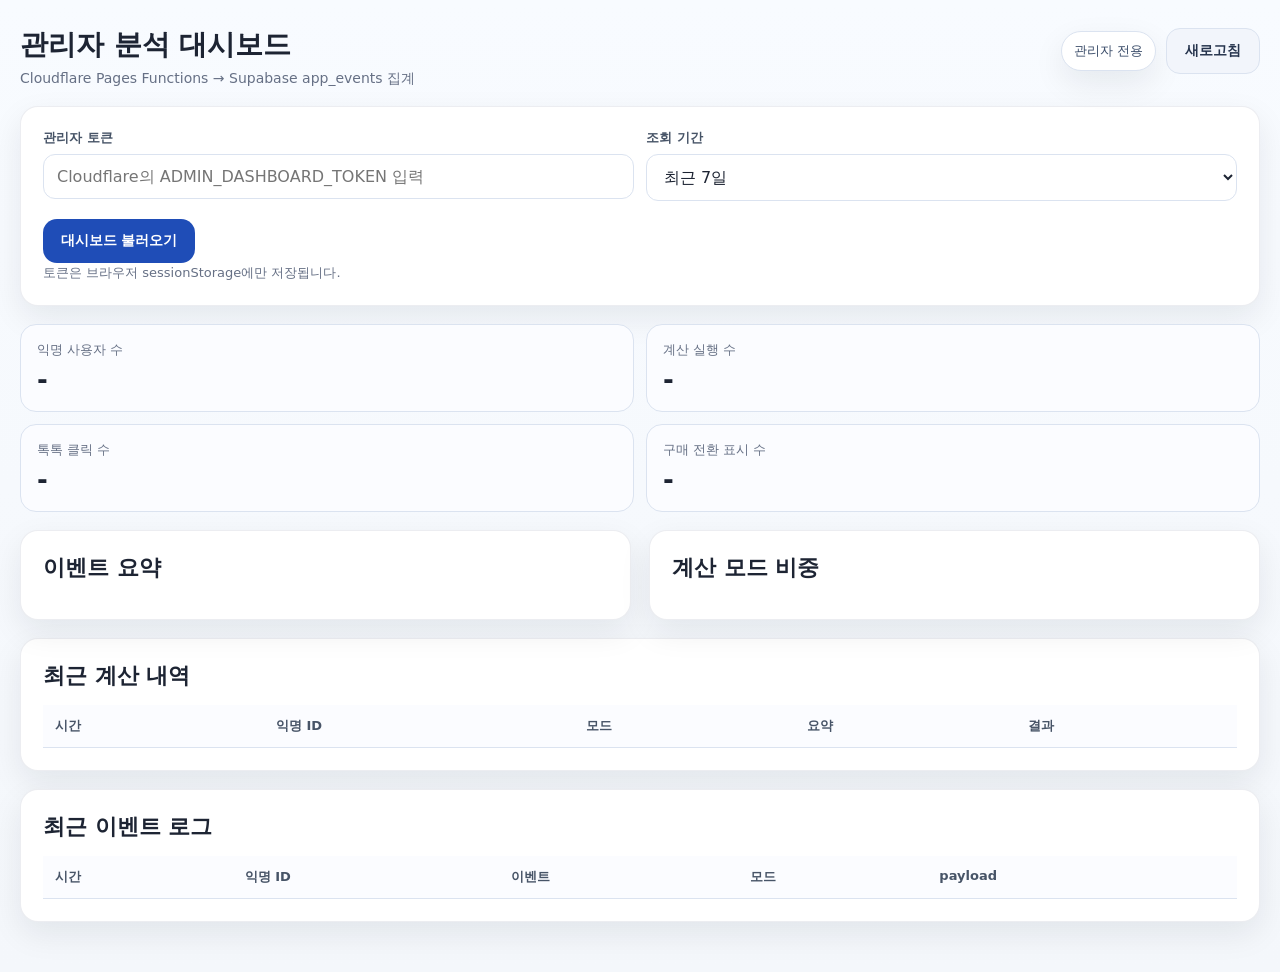
==== admin.html @ bca98873 "Add files via upload" ====
<!doctype html>
<html lang="ko">
<head>
  <meta charset="UTF-8" />
  <meta name="viewport" content="width=device-width, initial-scale=1.0" />
  <title>관리자 분석 대시보드 | 네오우드솔루션</title>
  <link rel="stylesheet" href="./styles.css" />
</head>
<body>
  <div class="container">
    <div class="topbar"><div class="brand"><strong>관리자 분석 대시보드</strong><span>Cloudflare Pages Functions → Supabase app_events 집계</span></div><div class="top-actions"><div class="badge">관리자 전용</div><button class="btn ghost" id="refreshAdminBtn">새로고침</button></div></div>

    <section class="card" style="margin-bottom:18px">
      <div class="form-grid"><div class="form-row"><label>관리자 토큰</label><input id="adminToken" type="password" placeholder="Cloudflare의 ADMIN_DASHBOARD_TOKEN 입력" /></div><div class="form-row"><label>조회 기간</label><select id="daysSelect"><option value="1">최근 1일</option><option value="7" selected>최근 7일</option><option value="30">최근 30일</option></select></div></div>
      <div class="btn-row"><button class="btn primary" id="loadAdminBtn">대시보드 불러오기</button></div>
      <div class="footer-note">토큰은 브라우저 sessionStorage에만 저장됩니다.</div>
    </section>

    <section class="kpis" style="margin-bottom:18px"><div class="kpi"><div class="label">익명 사용자 수</div><div class="value" id="kpiUsers">-</div></div><div class="kpi"><div class="label">계산 실행 수</div><div class="value" id="kpiCalculations">-</div></div><div class="kpi"><div class="label">톡톡 클릭 수</div><div class="value" id="kpiConsults">-</div></div><div class="kpi"><div class="label">구매 전환 표시 수</div><div class="value" id="kpiPurchases">-</div></div></section>

    <section class="grid-2"><div class="card"><h2>이벤트 요약</h2><div id="eventSummary" class="list"></div></div><div class="card"><h2>계산 모드 비중</h2><div id="modeSummary" class="list"></div></div></section>
    <section class="card" style="margin-top:18px"><h2>최근 계산 내역</h2><div class="table-wrap"><table><thead><tr><th>시간</th><th>익명 ID</th><th>모드</th><th>요약</th><th>결과</th></tr></thead><tbody id="recentCalcsBody"></tbody></table></div></section>
    <section class="card" style="margin-top:18px"><h2>최근 이벤트 로그</h2><div class="table-wrap"><table><thead><tr><th>시간</th><th>익명 ID</th><th>이벤트</th><th>모드</th><th>payload</th></tr></thead><tbody id="recentEventsBody"></tbody></table></div></section>
  </div>
  <script src="./admin.js"></script>
</body>
</html>
---- styles.css ----
:root{
  --bg:#f5f7fb;
  --card:#ffffff;
  --text:#1d2433;
  --muted:#667085;
  --line:#dbe3f0;
  --blue:#1f4db7;
  --blue2:#2e66df;
  --soft:#eef4ff;
  --green:#127e4b;
  --warn:#b7791f;
  --danger:#b42318;
  --shadow:0 12px 32px rgba(16,24,40,.08);
  --radius:18px;
}
*{box-sizing:border-box}
body{margin:0;font-family:Inter,"Noto Sans KR",system-ui,Arial,sans-serif;background:linear-gradient(180deg,#f8fbff 0,#f4f7fb 100%);color:var(--text)}
a{text-decoration:none;color:inherit}
.container{max-width:1280px;margin:0 auto;padding:28px 20px 50px}
.topbar{display:flex;justify-content:space-between;gap:16px;align-items:flex-start;margin-bottom:18px}
.brand strong{display:block;font-size:28px;line-height:1.2}
.brand span{display:block;margin-top:8px;color:var(--muted);font-size:14px}
.top-actions{display:flex;gap:10px;align-items:center;flex-wrap:wrap}
.badge{background:#fff;border:1px solid var(--line);padding:10px 12px;border-radius:999px;color:#3a4c69;font-size:13px;box-shadow:var(--shadow)}
.hero{display:grid;grid-template-columns:1.5fr 1fr;gap:18px;margin-bottom:18px}
.hero-card,.card{background:var(--card);border:1px solid rgba(18,36,80,.08);border-radius:var(--radius);box-shadow:var(--shadow)}
.hero-card{padding:26px}
.hero-card h1{margin:0 0 12px;font-size:40px;line-height:1.18;letter-spacing:-0.02em}
.hero-card p{margin:0;color:var(--muted);font-size:15px;line-height:1.7}
.hero-points{display:flex;flex-wrap:wrap;gap:10px;margin-top:18px}
.point{padding:10px 14px;border-radius:999px;background:var(--soft);color:var(--blue);font-weight:700;font-size:13px}
.btn-row{display:flex;gap:10px;flex-wrap:wrap;margin-top:18px}
.btn{border:none;border-radius:14px;padding:13px 18px;font-weight:800;cursor:pointer;font-size:14px;transition:.18s transform,.18s opacity,.18s background}
.btn:hover{transform:translateY(-1px)}
.btn.primary{background:var(--blue);color:#fff}
.btn.secondary{background:#0f172a;color:#fff}
.btn.ghost{background:#f2f5fb;color:#26344d;border:1px solid var(--line)}
.grid-2{display:grid;grid-template-columns:1fr 1fr;gap:18px}
.card{padding:22px}
.card h2{margin:0 0 14px;font-size:22px}
.metric-grid,.kpis{display:grid;grid-template-columns:repeat(2,minmax(0,1fr));gap:12px}
.metric,.kpi{background:#fbfcff;border:1px solid var(--line);border-radius:16px;padding:16px}
.metric .label,.kpi .label{color:var(--muted);font-size:13px;margin-bottom:6px}
.metric .value,.kpi .value{font-size:26px;font-weight:800;letter-spacing:-.02em}
.small,.footer-note,.notice{color:var(--muted);font-size:13px;line-height:1.6}
.code{font-family:ui-monospace,SFMono-Regular,Menlo,Consolas,monospace;font-size:14px}
.form-grid{display:grid;grid-template-columns:repeat(2,minmax(0,1fr));gap:12px}
.form-row{display:flex;flex-direction:column;gap:7px}
label{font-size:13px;color:#475467;font-weight:700}
input,select,textarea{width:100%;padding:12px 13px;border-radius:12px;border:1px solid var(--line);background:#fff;font:inherit;color:inherit}
textarea{min-height:96px;resize:vertical}
.tabs{display:flex;gap:8px;flex-wrap:wrap;margin-bottom:14px}
.tab{border:none;background:#eef3fb;color:#39527c;padding:11px 14px;border-radius:12px;font-weight:800;cursor:pointer}
.tab.active{background:var(--blue);color:#fff}
.mode-pane{display:none}.mode-pane.active{display:block}
.result-stack{display:flex;flex-direction:column;gap:12px}
.result-card{border:1px solid var(--line);border-radius:16px;padding:16px;background:#fbfcff}
.result-card h3{margin:0 0 8px;font-size:17px}
.result-grid{display:grid;grid-template-columns:repeat(2,minmax(0,1fr));gap:10px}
.result-item{background:#fff;border:1px solid var(--line);border-radius:14px;padding:12px}
.result-item .label{display:block;color:var(--muted);font-size:12px;margin-bottom:4px}
.result-item .value{display:block;font-size:22px;font-weight:800}
.table-wrap{overflow:auto}
table{width:100%;border-collapse:collapse;font-size:14px}
th,td{padding:12px;border-bottom:1px solid var(--line);text-align:left;vertical-align:top}
th{font-size:13px;color:#475467;background:#fbfcff}
.list{display:flex;flex-direction:column;gap:10px}
.list-item{border:1px solid var(--line);border-radius:14px;padding:12px;background:#fbfcff}
.sheet-preview-grid{display:grid;grid-template-columns:repeat(auto-fill,minmax(240px,1fr));gap:14px}
.sheet-card{border:1px solid var(--line);border-radius:16px;padding:14px;background:#fbfcff}
.sheet-head{display:flex;justify-content:space-between;gap:10px;align-items:center;margin-bottom:12px}
.sheet-title{font-weight:800}
.canvas{border:1px dashed #bfd0ea;background:#fff;border-radius:12px;position:relative;aspect-ratio:1.1/1;overflow:hidden}
.rect{position:absolute;border:1px solid rgba(0,0,0,.12);display:flex;align-items:center;justify-content:center;text-align:center;font-size:11px;font-weight:800;padding:4px;overflow:hidden}
.footer-brand{margin-top:10px;padding-top:14px;border-top:1px dashed var(--line);display:flex;justify-content:space-between;gap:12px;flex-wrap:wrap}
.copyright{font-size:12px;color:#667085}
.inline-code{font-family:ui-monospace,SFMono-Regular,Menlo,Consolas,monospace;background:#f2f5fb;padding:2px 6px;border-radius:8px}
.notice.ok{color:var(--green)}
.notice.warn{color:var(--warn)}
.notice.err{color:var(--danger)}
.pill{display:inline-block;padding:6px 9px;border-radius:999px;background:#eef3fb;font-size:12px;font-weight:700;color:#304c78}
.cut-row{display:grid;grid-template-columns:1fr 1fr .8fr auto;gap:10px;margin-bottom:10px}
.right{display:flex;justify-content:flex-end}
@media (max-width: 960px){
  .hero,.grid-2{grid-template-columns:1fr}
  .hero-card h1{font-size:30px}
}
@media (max-width: 640px){
  .container{padding:18px 12px 28px}
  .form-grid,.metric-grid,.kpis,.result-grid{grid-template-columns:1fr}
  .cut-row{grid-template-columns:1fr}
  .topbar{flex-direction:column}
}
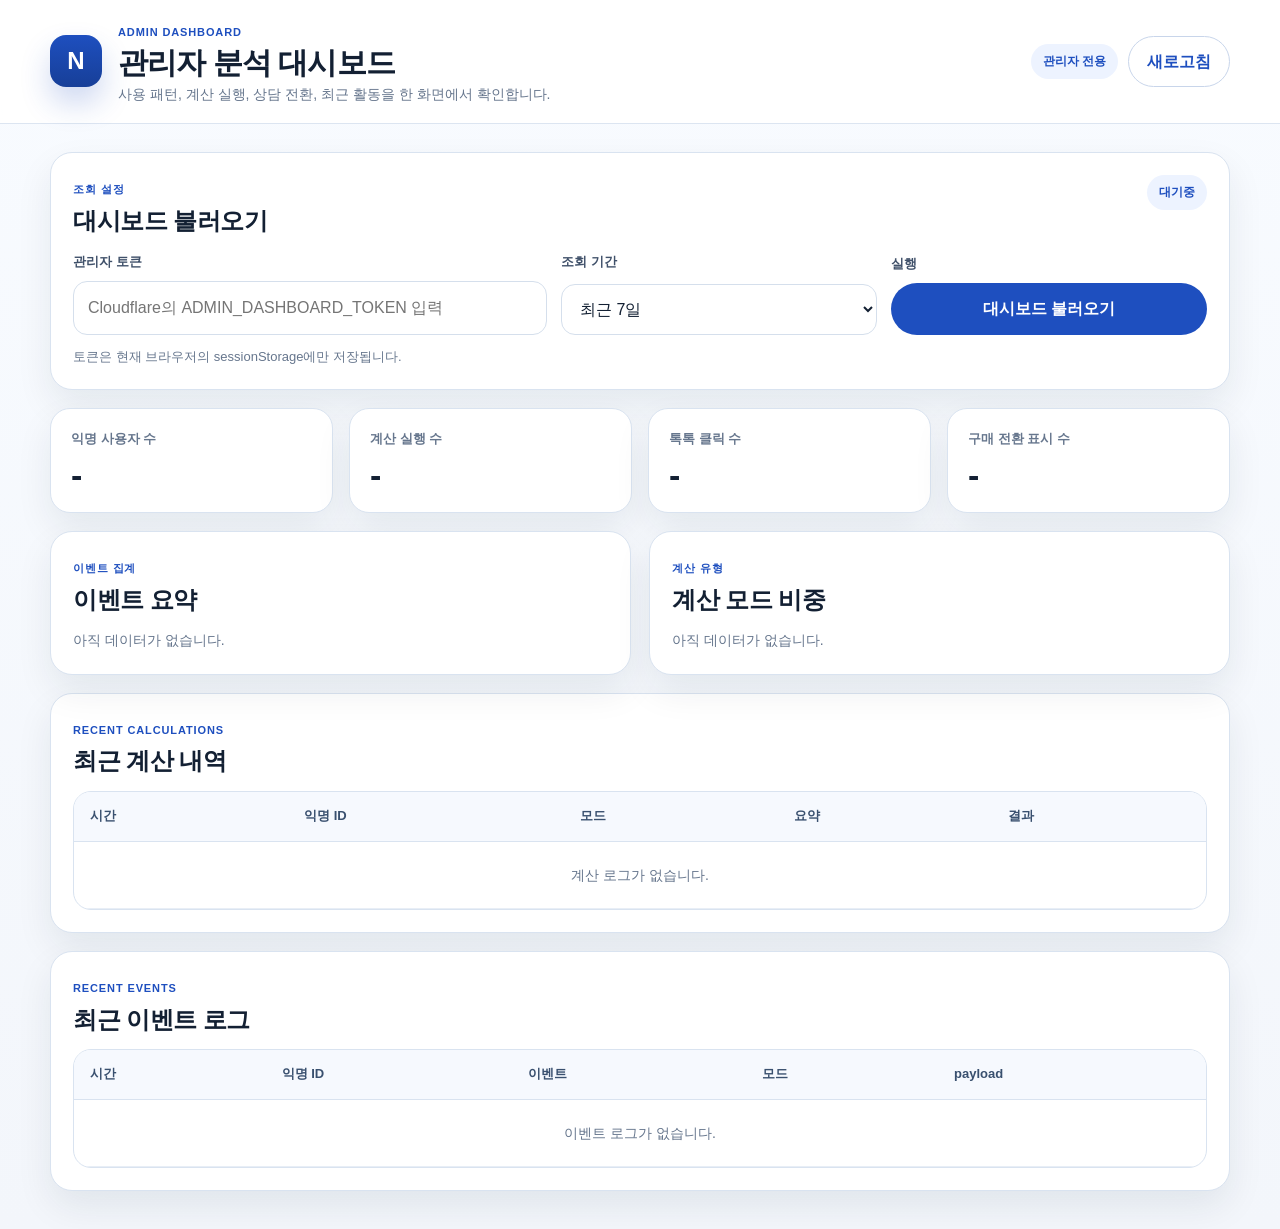
==== commit b4a4e734: "Restore admin dashboard layout" ====
--- a/admin.html
+++ b/admin.html
@@ -4,24 +4,155 @@
   <meta charset="UTF-8" />
   <meta name="viewport" content="width=device-width, initial-scale=1.0" />
   <title>관리자 분석 대시보드 | 네오우드솔루션</title>
-  <link rel="stylesheet" href="./styles.css" />
+  <link rel="stylesheet" href="./admin.css" />
 </head>
 <body>
-  <div class="container">
-    <div class="topbar"><div class="brand"><strong>관리자 분석 대시보드</strong><span>Cloudflare Pages Functions → Supabase app_events 집계</span></div><div class="top-actions"><div class="badge">관리자 전용</div><button class="btn ghost" id="refreshAdminBtn">새로고침</button></div></div>
+  <header class="admin-header">
+    <div class="shell header-inner">
+      <div class="brand-block">
+        <div class="brand-mark">N</div>
+        <div>
+          <div class="eyebrow">ADMIN DASHBOARD</div>
+          <h1>관리자 분석 대시보드</h1>
+          <p>사용 패턴, 계산 실행, 상담 전환, 최근 활동을 한 화면에서 확인합니다.</p>
+        </div>
+      </div>
+      <div class="header-actions">
+        <span class="badge">관리자 전용</span>
+        <button class="btn btn-line" id="refreshAdminBtn" type="button">새로고침</button>
+      </div>
+    </div>
+  </header>
 
-    <section class="card" style="margin-bottom:18px">
-      <div class="form-grid"><div class="form-row"><label>관리자 토큰</label><input id="adminToken" type="password" placeholder="Cloudflare의 ADMIN_DASHBOARD_TOKEN 입력" /></div><div class="form-row"><label>조회 기간</label><select id="daysSelect"><option value="1">최근 1일</option><option value="7" selected>최근 7일</option><option value="30">최근 30일</option></select></div></div>
-      <div class="btn-row"><button class="btn primary" id="loadAdminBtn">대시보드 불러오기</button></div>
-      <div class="footer-note">토큰은 브라우저 sessionStorage에만 저장됩니다.</div>
+  <main class="shell admin-main">
+    <section class="control-card">
+      <div class="control-head">
+        <div>
+          <div class="section-kicker">조회 설정</div>
+          <h2>대시보드 불러오기</h2>
+        </div>
+        <div id="loadState" class="state-badge">대기중</div>
+      </div>
+
+      <div class="control-grid">
+        <label class="field">
+          <span>관리자 토큰</span>
+          <input id="adminToken" type="password" placeholder="Cloudflare의 ADMIN_DASHBOARD_TOKEN 입력" />
+        </label>
+
+        <label class="field">
+          <span>조회 기간</span>
+          <select id="daysSelect">
+            <option value="1">최근 1일</option>
+            <option value="7" selected>최근 7일</option>
+            <option value="30">최근 30일</option>
+          </select>
+        </label>
+
+        <div class="field action-field">
+          <span>실행</span>
+          <button class="btn btn-fill" id="loadAdminBtn" type="button">대시보드 불러오기</button>
+        </div>
+      </div>
+
+      <div class="control-note">토큰은 현재 브라우저의 sessionStorage에만 저장됩니다.</div>
     </section>
 
-    <section class="kpis" style="margin-bottom:18px"><div class="kpi"><div class="label">익명 사용자 수</div><div class="value" id="kpiUsers">-</div></div><div class="kpi"><div class="label">계산 실행 수</div><div class="value" id="kpiCalculations">-</div></div><div class="kpi"><div class="label">톡톡 클릭 수</div><div class="value" id="kpiConsults">-</div></div><div class="kpi"><div class="label">구매 전환 표시 수</div><div class="value" id="kpiPurchases">-</div></div></section>
+    <section class="kpi-grid">
+      <article class="kpi-card">
+        <div class="kpi-label">익명 사용자 수</div>
+        <div class="kpi-value" id="kpiUsers">-</div>
+      </article>
 
-    <section class="grid-2"><div class="card"><h2>이벤트 요약</h2><div id="eventSummary" class="list"></div></div><div class="card"><h2>계산 모드 비중</h2><div id="modeSummary" class="list"></div></div></section>
-    <section class="card" style="margin-top:18px"><h2>최근 계산 내역</h2><div class="table-wrap"><table><thead><tr><th>시간</th><th>익명 ID</th><th>모드</th><th>요약</th><th>결과</th></tr></thead><tbody id="recentCalcsBody"></tbody></table></div></section>
-    <section class="card" style="margin-top:18px"><h2>최근 이벤트 로그</h2><div class="table-wrap"><table><thead><tr><th>시간</th><th>익명 ID</th><th>이벤트</th><th>모드</th><th>payload</th></tr></thead><tbody id="recentEventsBody"></tbody></table></div></section>
-  </div>
+      <article class="kpi-card">
+        <div class="kpi-label">계산 실행 수</div>
+        <div class="kpi-value" id="kpiCalculations">-</div>
+      </article>
+
+      <article class="kpi-card">
+        <div class="kpi-label">톡톡 클릭 수</div>
+        <div class="kpi-value" id="kpiConsults">-</div>
+      </article>
+
+      <article class="kpi-card">
+        <div class="kpi-label">구매 전환 표시 수</div>
+        <div class="kpi-value" id="kpiPurchases">-</div>
+      </article>
+    </section>
+
+    <section class="dual-grid">
+      <article class="panel-card">
+        <div class="panel-head">
+          <div>
+            <div class="section-kicker">이벤트 집계</div>
+            <h2>이벤트 요약</h2>
+          </div>
+        </div>
+        <div id="eventSummary" class="summary-grid empty-state">아직 데이터가 없습니다.</div>
+      </article>
+
+      <article class="panel-card">
+        <div class="panel-head">
+          <div>
+            <div class="section-kicker">계산 유형</div>
+            <h2>계산 모드 비중</h2>
+          </div>
+        </div>
+        <div id="modeSummary" class="summary-grid empty-state">아직 데이터가 없습니다.</div>
+      </article>
+    </section>
+
+    <section class="table-card">
+      <div class="panel-head">
+        <div>
+          <div class="section-kicker">RECENT CALCULATIONS</div>
+          <h2>최근 계산 내역</h2>
+        </div>
+      </div>
+      <div class="table-wrap">
+        <table>
+          <thead>
+            <tr>
+              <th>시간</th>
+              <th>익명 ID</th>
+              <th>모드</th>
+              <th>요약</th>
+              <th>결과</th>
+            </tr>
+          </thead>
+          <tbody id="recentCalcsBody">
+            <tr><td colspan="5" class="empty-row">계산 로그가 없습니다.</td></tr>
+          </tbody>
+        </table>
+      </div>
+    </section>
+
+    <section class="table-card">
+      <div class="panel-head">
+        <div>
+          <div class="section-kicker">RECENT EVENTS</div>
+          <h2>최근 이벤트 로그</h2>
+        </div>
+      </div>
+      <div class="table-wrap">
+        <table>
+          <thead>
+            <tr>
+              <th>시간</th>
+              <th>익명 ID</th>
+              <th>이벤트</th>
+              <th>모드</th>
+              <th>payload</th>
+            </tr>
+          </thead>
+          <tbody id="recentEventsBody">
+            <tr><td colspan="5" class="empty-row">이벤트 로그가 없습니다.</td></tr>
+          </tbody>
+        </table>
+      </div>
+    </section>
+  </main>
+
   <script src="./admin.js"></script>
 </body>
 </html>
--- a/admin.css
+++ b/admin.css
@@ -0,0 +1,207 @@
+
+:root{
+  --bg:#f4f7fb;
+  --surface:#ffffff;
+  --surface-2:#f8fbff;
+  --line:#d9e3f0;
+  --text:#132033;
+  --muted:#66768d;
+  --primary:#1e4fbf;
+  --primary-dark:#173f98;
+  --shadow:0 16px 36px rgba(19,32,51,.08);
+  --radius:22px;
+  --shell:1180px;
+}
+*{box-sizing:border-box}
+body{
+  margin:0;
+  background:linear-gradient(180deg,#f8fbff 0%,#f3f6fb 100%);
+  color:var(--text);
+  font-family:"Segoe UI","Noto Sans KR",Arial,sans-serif;
+  line-height:1.6;
+}
+button,input,select{font:inherit}
+.shell{width:min(var(--shell), calc(100% - 36px));margin:0 auto}
+
+.admin-header{
+  position:sticky;top:0;z-index:20;
+  background:rgba(255,255,255,.9);
+  backdrop-filter:blur(10px);
+  border-bottom:1px solid rgba(217,227,240,.9);
+}
+.header-inner{
+  display:flex;align-items:center;justify-content:space-between;gap:20px;
+  padding:18px 0;
+}
+.brand-block{display:flex;align-items:center;gap:16px}
+.brand-mark{
+  width:52px;height:52px;border-radius:16px;
+  display:grid;place-items:center;
+  background:linear-gradient(180deg,var(--primary),var(--primary-dark));
+  color:#fff;font-weight:800;font-size:24px;
+  box-shadow:0 16px 30px rgba(30,79,191,.22);
+}
+.eyebrow,.section-kicker{
+  display:inline-flex;
+  font-size:11px;font-weight:800;letter-spacing:.08em;text-transform:uppercase;
+  color:var(--primary);
+}
+.brand-block h1{
+  margin:2px 0 4px;
+  font-size:30px;line-height:1.1;letter-spacing:-.03em;
+}
+.brand-block p{
+  margin:0;color:var(--muted);font-size:14px;
+}
+.header-actions{display:flex;gap:10px;align-items:center;flex-wrap:wrap}
+
+.badge,.state-badge{
+  display:inline-flex;align-items:center;justify-content:center;
+  padding:8px 12px;border-radius:999px;
+  background:#edf3ff;color:var(--primary);
+  font-size:12px;font-weight:800;
+}
+.state-badge.loading{background:#fff4da;color:#8a6500}
+.state-badge.done{background:#e9f8ef;color:#0d7b39}
+.state-badge.error{background:#ffe8e8;color:#b42318}
+
+.btn{
+  display:inline-flex;align-items:center;justify-content:center;
+  padding:12px 18px;border-radius:999px;
+  border:1px solid transparent;font-weight:700;cursor:pointer;
+  transition:.15s ease;
+}
+.btn:hover{transform:translateY(-1px)}
+.btn-fill{background:var(--primary);color:#fff}
+.btn-fill:hover{background:var(--primary-dark)}
+.btn-line{background:#fff;color:var(--primary);border-color:#c8d5ea}
+
+.admin-main{padding:28px 0 38px}
+.control-card,.panel-card,.table-card{
+  background:var(--surface);
+  border:1px solid var(--line);
+  border-radius:var(--radius);
+  box-shadow:var(--shadow);
+}
+.control-card{padding:22px}
+.control-head,.panel-head{
+  display:flex;justify-content:space-between;gap:16px;align-items:flex-start;
+}
+.control-head h2,.panel-head h2{
+  margin:6px 0 0;
+  font-size:24px;line-height:1.15;letter-spacing:-.02em;
+}
+.control-grid{
+  display:grid;
+  grid-template-columns:1.2fr .8fr .8fr;
+  gap:14px;
+  margin-top:18px;
+}
+.field{display:grid;gap:8px}
+.field span{font-size:13px;font-weight:700;color:#40516a}
+.field input,.field select{
+  width:100%;padding:13px 14px;border-radius:14px;
+  border:1px solid #d5dfec;background:#fff;color:var(--text);
+}
+.action-field{align-content:end}
+.control-note{margin-top:12px;color:var(--muted);font-size:13px}
+
+.kpi-grid{
+  display:grid;grid-template-columns:repeat(4,1fr);
+  gap:16px;margin-top:18px;
+}
+.kpi-card{
+  background:var(--surface);
+  border:1px solid var(--line);
+  border-radius:20px;
+  box-shadow:var(--shadow);
+  padding:20px;
+}
+.kpi-label{font-size:13px;color:var(--muted);font-weight:700}
+.kpi-value{
+  margin-top:8px;
+  font-size:34px;font-weight:800;line-height:1;
+  letter-spacing:-.03em;
+}
+
+.dual-grid{
+  display:grid;grid-template-columns:1fr 1fr;
+  gap:18px;margin-top:18px;
+}
+.panel-card{padding:22px}
+.summary-grid{
+  display:grid;grid-template-columns:repeat(2,1fr);
+  gap:12px;margin-top:16px;
+}
+.summary-item{
+  background:var(--surface-2);
+  border:1px solid var(--line);
+  border-radius:16px;
+  padding:14px;
+}
+.summary-item strong{display:block;font-size:16px}
+.summary-item span{display:block;color:var(--muted);font-size:13px;margin-top:4px}
+.empty-state{
+  color:var(--muted);
+  font-size:14px;
+}
+
+.table-card{
+  margin-top:18px;
+  padding:22px;
+}
+.table-wrap{
+  margin-top:16px;
+  overflow:auto;
+  border:1px solid var(--line);
+  border-radius:18px;
+  background:#fff;
+}
+table{
+  width:100%;
+  border-collapse:collapse;
+  min-width:860px;
+}
+thead th{
+  position:sticky;top:0;
+  background:#f6f9fe;
+  color:#39506f;
+  font-size:13px;
+  text-align:left;
+  padding:14px 16px;
+  border-bottom:1px solid var(--line);
+}
+tbody td{
+  padding:14px 16px;
+  border-bottom:1px solid #e8eef6;
+  vertical-align:top;
+  font-size:14px;
+}
+tbody tr:hover td{background:#fbfdff}
+.empty-row{
+  text-align:center;
+  color:var(--muted);
+  padding:22px 16px;
+}
+.code-block{
+  white-space:pre-wrap;
+  word-break:break-word;
+  font-family:ui-monospace,SFMono-Regular,Menlo,Consolas,monospace;
+  font-size:12px;
+  color:#4b5e7b;
+}
+
+@media (max-width:1060px){
+  .control-grid,.kpi-grid,.dual-grid,.summary-grid{
+    grid-template-columns:1fr 1fr;
+  }
+}
+@media (max-width:760px){
+  .shell{width:min(var(--shell), calc(100% - 24px))}
+  .header-inner,.brand-block{align-items:flex-start}
+  .header-inner{flex-direction:column}
+  .control-grid,.kpi-grid,.dual-grid,.summary-grid{
+    grid-template-columns:1fr;
+  }
+  .brand-block h1{font-size:24px}
+}
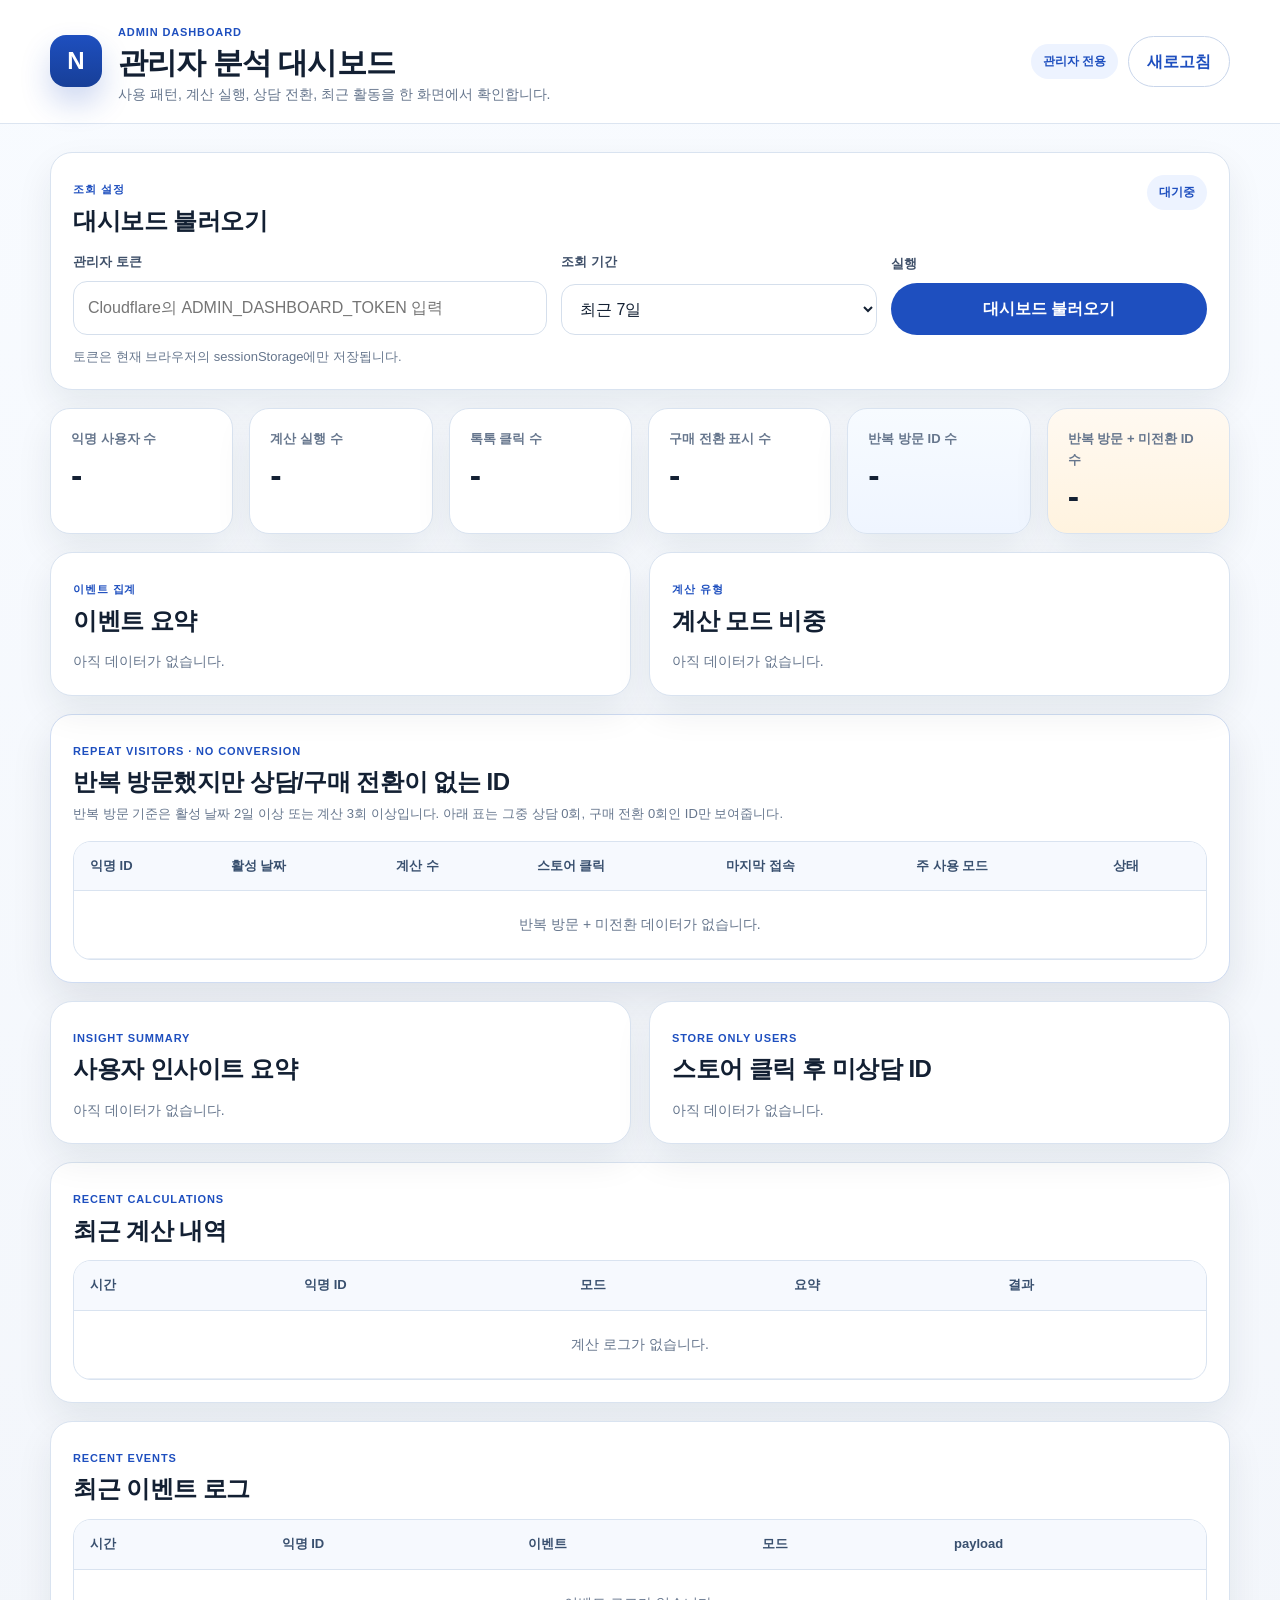
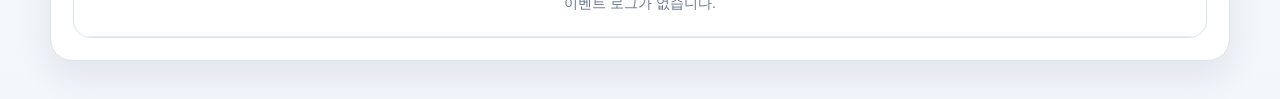
==== commit 1c419302: "Add repeat visitor no-conversion insights" ====
--- a/admin.html
+++ b/admin.html
@@ -58,7 +58,7 @@
       <div class="control-note">토큰은 현재 브라우저의 sessionStorage에만 저장됩니다.</div>
     </section>
 
-    <section class="kpi-grid">
+    <section class="kpi-grid kpi-grid-extended">
       <article class="kpi-card">
         <div class="kpi-label">익명 사용자 수</div>
         <div class="kpi-value" id="kpiUsers">-</div>
@@ -78,6 +78,16 @@
         <div class="kpi-label">구매 전환 표시 수</div>
         <div class="kpi-value" id="kpiPurchases">-</div>
       </article>
+
+      <article class="kpi-card accent-card">
+        <div class="kpi-label">반복 방문 ID 수</div>
+        <div class="kpi-value" id="kpiRepeatVisitors">-</div>
+      </article>
+
+      <article class="kpi-card accent-card warm-card">
+        <div class="kpi-label">반복 방문 + 미전환 ID 수</div>
+        <div class="kpi-value" id="kpiRepeatNoConversion">-</div>
+      </article>
     </section>
 
     <section class="dual-grid">
@@ -99,6 +109,56 @@
           </div>
         </div>
         <div id="modeSummary" class="summary-grid empty-state">아직 데이터가 없습니다.</div>
+      </article>
+    </section>
+
+    <section class="table-card highlight-card">
+      <div class="panel-head">
+        <div>
+          <div class="section-kicker">REPEAT VISITORS · NO CONVERSION</div>
+          <h2>반복 방문했지만 상담/구매 전환이 없는 ID</h2>
+          <p class="panel-desc">반복 방문 기준은 활성 날짜 2일 이상 또는 계산 3회 이상입니다. 아래 표는 그중 상담 0회, 구매 전환 0회인 ID만 보여줍니다.</p>
+        </div>
+      </div>
+      <div class="table-wrap">
+        <table>
+          <thead>
+            <tr>
+              <th>익명 ID</th>
+              <th>활성 날짜</th>
+              <th>계산 수</th>
+              <th>스토어 클릭</th>
+              <th>마지막 접속</th>
+              <th>주 사용 모드</th>
+              <th>상태</th>
+            </tr>
+          </thead>
+          <tbody id="repeatNoConversionBody">
+            <tr><td colspan="7" class="empty-row">반복 방문 + 미전환 데이터가 없습니다.</td></tr>
+          </tbody>
+        </table>
+      </div>
+    </section>
+
+    <section class="dual-grid">
+      <article class="panel-card">
+        <div class="panel-head">
+          <div>
+            <div class="section-kicker">INSIGHT SUMMARY</div>
+            <h2>사용자 인사이트 요약</h2>
+          </div>
+        </div>
+        <div id="insightSummary" class="summary-grid empty-state">아직 데이터가 없습니다.</div>
+      </article>
+
+      <article class="panel-card">
+        <div class="panel-head">
+          <div>
+            <div class="section-kicker">STORE ONLY USERS</div>
+            <h2>스토어 클릭 후 미상담 ID</h2>
+          </div>
+        </div>
+        <div id="storeOnlySummary" class="summary-grid empty-state">아직 데이터가 없습니다.</div>
       </article>
     </section>
 
--- a/admin.css
+++ b/admin.css
@@ -205,3 +205,20 @@
   }
   .brand-block h1{font-size:24px}
 }
+
+.panel-desc{margin:8px 0 0;color:var(--muted);font-size:13px;line-height:1.6}
+.kpi-grid-extended{grid-template-columns:repeat(6,1fr)}
+.accent-card{background:linear-gradient(180deg,#f7fbff 0%,#eff5ff 100%)}
+.warm-card{background:linear-gradient(180deg,#fff9f1 0%,#fff3df 100%)}
+.highlight-card{border-color:#cfdcf2;box-shadow:0 18px 40px rgba(19,32,51,.10)}
+.status-chip{display:inline-flex;align-items:center;justify-content:center;padding:7px 10px;border-radius:999px;font-size:12px;font-weight:800}
+.status-chip.warn{background:#fff0d5;color:#8a5a00}
+.status-chip.info{background:#edf3ff;color:#1e4fbf}
+.status-chip.soft{background:#eef1f6;color:#536174}
+.small-code{font-family:ui-monospace,SFMono-Regular,Menlo,Consolas,monospace;font-size:12px;color:#40516a}
+@media (max-width:1060px){
+  .kpi-grid-extended{grid-template-columns:1fr 1fr 1fr}
+}
+@media (max-width:760px){
+  .kpi-grid-extended{grid-template-columns:1fr}
+}
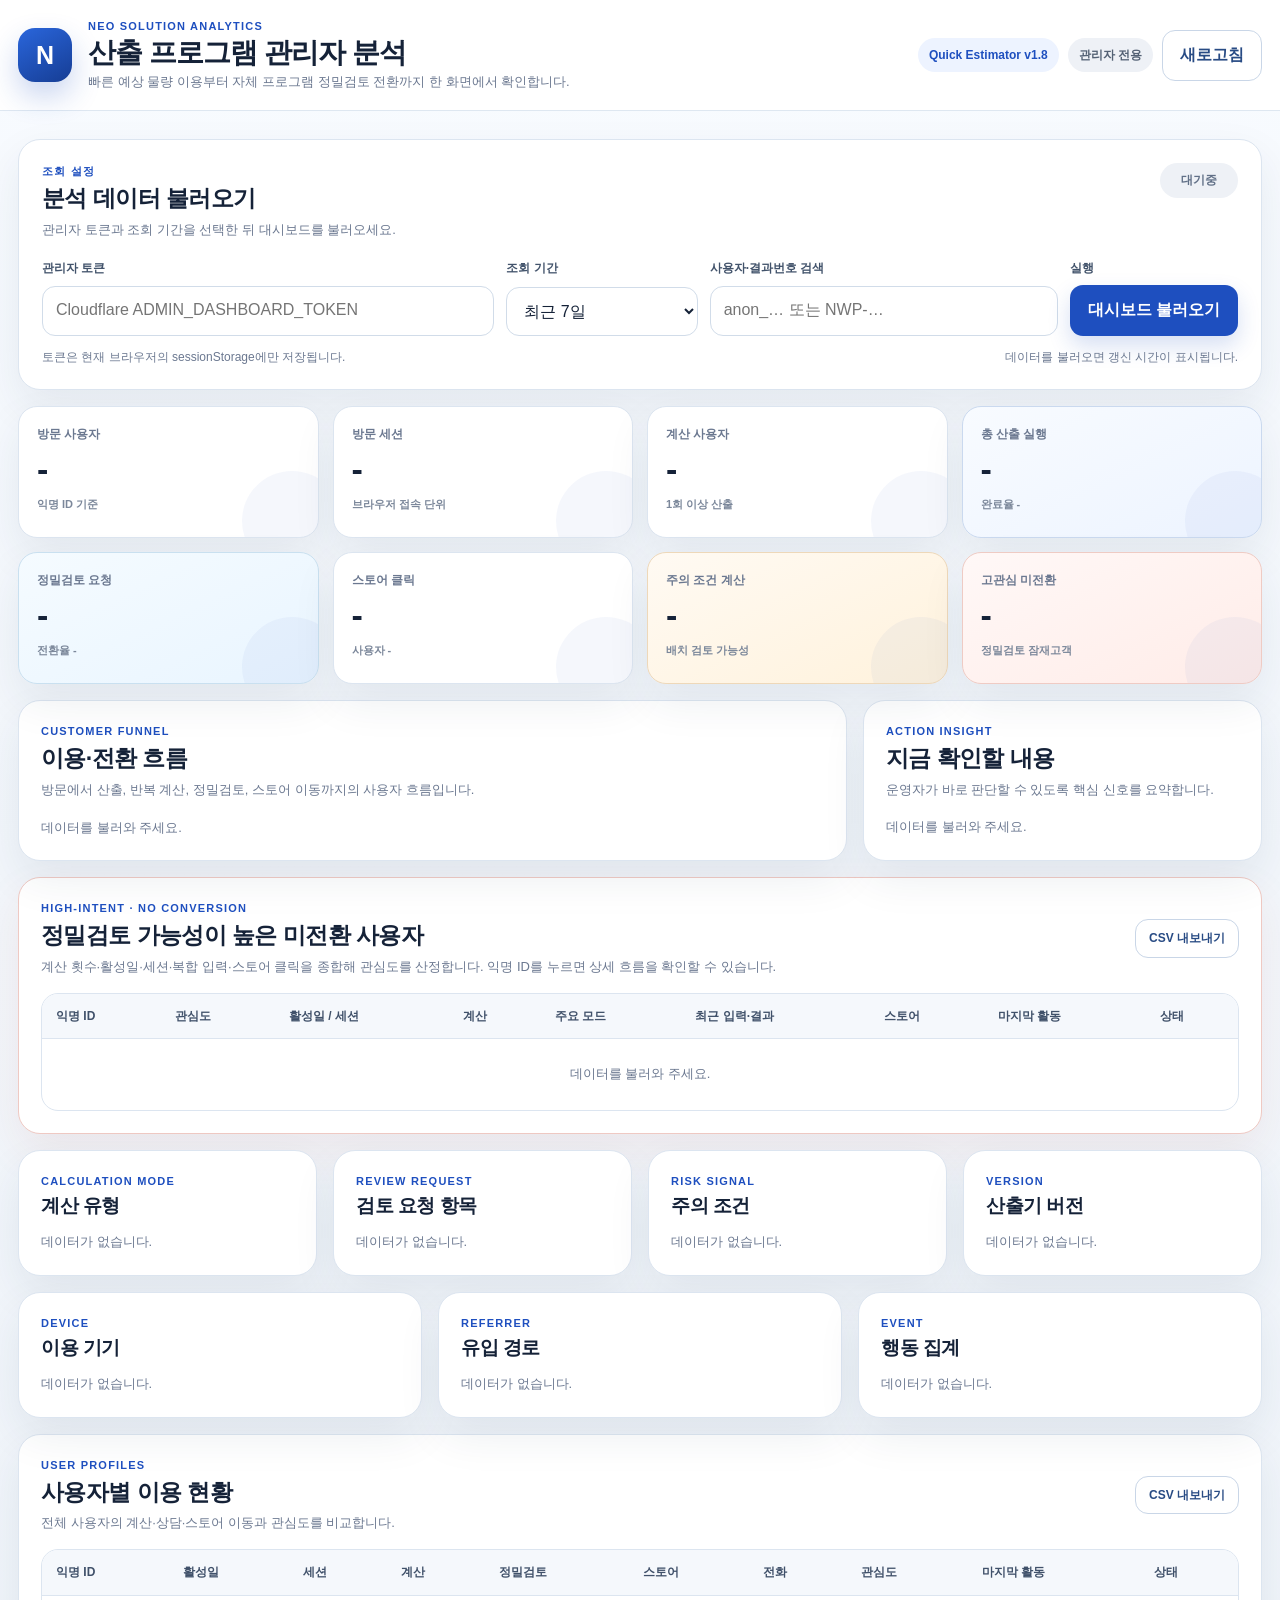
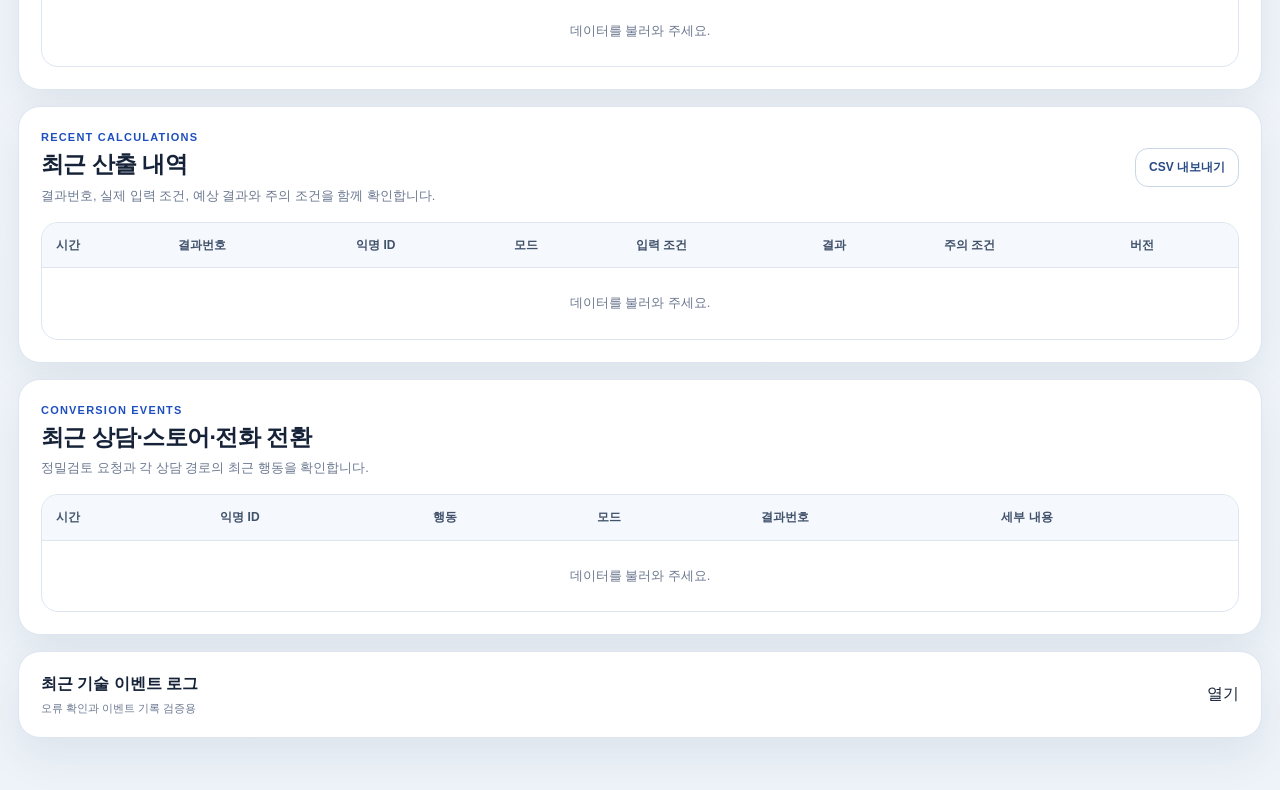
==== commit 2d01b9c2: "Add files via upload" ====
--- a/admin.html
+++ b/admin.html
@@ -3,6 +3,7 @@
 <head>
   <meta charset="UTF-8" />
   <meta name="viewport" content="width=device-width, initial-scale=1.0" />
+  <meta name="robots" content="noindex,nofollow" />
   <title>관리자 분석 대시보드 | 네오우드솔루션</title>
   <link rel="stylesheet" href="./admin.css" />
 </head>
@@ -12,13 +13,14 @@
       <div class="brand-block">
         <div class="brand-mark">N</div>
         <div>
-          <div class="eyebrow">ADMIN DASHBOARD</div>
-          <h1>관리자 분석 대시보드</h1>
-          <p>사용 패턴, 계산 실행, 상담 전환, 최근 활동을 한 화면에서 확인합니다.</p>
+          <div class="eyebrow">NEO SOLUTION ANALYTICS</div>
+          <h1>산출 프로그램 관리자 분석</h1>
+          <p>빠른 예상 물량 이용부터 자체 프로그램 정밀검토 전환까지 한 화면에서 확인합니다.</p>
         </div>
       </div>
       <div class="header-actions">
-        <span class="badge">관리자 전용</span>
+        <span class="badge">Quick Estimator v1.8</span>
+        <span class="badge badge-private">관리자 전용</span>
         <button class="btn btn-line" id="refreshAdminBtn" type="button">새로고침</button>
       </div>
     </div>
@@ -29,15 +31,16 @@
       <div class="control-head">
         <div>
           <div class="section-kicker">조회 설정</div>
-          <h2>대시보드 불러오기</h2>
+          <h2>분석 데이터 불러오기</h2>
+          <p>관리자 토큰과 조회 기간을 선택한 뒤 대시보드를 불러오세요.</p>
         </div>
         <div id="loadState" class="state-badge">대기중</div>
       </div>
 
       <div class="control-grid">
-        <label class="field">
+        <label class="field token-field">
           <span>관리자 토큰</span>
-          <input id="adminToken" type="password" placeholder="Cloudflare의 ADMIN_DASHBOARD_TOKEN 입력" />
+          <input id="adminToken" type="password" autocomplete="current-password" placeholder="Cloudflare ADMIN_DASHBOARD_TOKEN" />
         </label>
 
         <label class="field">
@@ -46,7 +49,13 @@
             <option value="1">최근 1일</option>
             <option value="7" selected>최근 7일</option>
             <option value="30">최근 30일</option>
+            <option value="90">최근 90일</option>
           </select>
+        </label>
+
+        <label class="field search-field">
+          <span>사용자·결과번호 검색</span>
+          <input id="dashboardSearch" type="search" placeholder="anon_… 또는 NWP-…" />
         </label>
 
         <div class="field action-field">
@@ -55,118 +64,226 @@
         </div>
       </div>
 
-      <div class="control-note">토큰은 현재 브라우저의 sessionStorage에만 저장됩니다.</div>
-    </section>
-
-    <section class="kpi-grid kpi-grid-extended">
+      <div class="control-foot">
+        <div class="control-note">토큰은 현재 브라우저의 sessionStorage에만 저장됩니다.</div>
+        <div id="dataFreshness" class="data-freshness">데이터를 불러오면 갱신 시간이 표시됩니다.</div>
+      </div>
+    </section>
+
+    <section class="kpi-grid" aria-label="핵심 지표">
       <article class="kpi-card">
-        <div class="kpi-label">익명 사용자 수</div>
+        <div class="kpi-label">방문 사용자</div>
         <div class="kpi-value" id="kpiUsers">-</div>
-      </article>
-
+        <div class="kpi-foot">익명 ID 기준</div>
+      </article>
       <article class="kpi-card">
-        <div class="kpi-label">계산 실행 수</div>
+        <div class="kpi-label">방문 세션</div>
+        <div class="kpi-value" id="kpiSessions">-</div>
+        <div class="kpi-foot">브라우저 접속 단위</div>
+      </article>
+      <article class="kpi-card">
+        <div class="kpi-label">계산 사용자</div>
+        <div class="kpi-value" id="kpiCalculationUsers">-</div>
+        <div class="kpi-foot">1회 이상 산출</div>
+      </article>
+      <article class="kpi-card accent-card">
+        <div class="kpi-label">총 산출 실행</div>
         <div class="kpi-value" id="kpiCalculations">-</div>
-      </article>
-
+        <div class="kpi-foot" id="kpiAnalysisCompletion">완료율 -</div>
+      </article>
+      <article class="kpi-card review-card-kpi">
+        <div class="kpi-label">정밀검토 요청</div>
+        <div class="kpi-value" id="kpiPrecisionReviews">-</div>
+        <div class="kpi-foot" id="kpiReviewRate">전환율 -</div>
+      </article>
       <article class="kpi-card">
-        <div class="kpi-label">톡톡 클릭 수</div>
-        <div class="kpi-value" id="kpiConsults">-</div>
-      </article>
-
-      <article class="kpi-card">
-        <div class="kpi-label">구매 전환 표시 수</div>
-        <div class="kpi-value" id="kpiPurchases">-</div>
-      </article>
-
-      <article class="kpi-card accent-card">
-        <div class="kpi-label">반복 방문 ID 수</div>
-        <div class="kpi-value" id="kpiRepeatVisitors">-</div>
-      </article>
-
-      <article class="kpi-card accent-card warm-card">
-        <div class="kpi-label">반복 방문 + 미전환 ID 수</div>
-        <div class="kpi-value" id="kpiRepeatNoConversion">-</div>
-      </article>
-    </section>
-
-    <section class="dual-grid">
-      <article class="panel-card">
+        <div class="kpi-label">스토어 클릭</div>
+        <div class="kpi-value" id="kpiStoreClicks">-</div>
+        <div class="kpi-foot" id="kpiStoreUsers">사용자 -</div>
+      </article>
+      <article class="kpi-card warm-card">
+        <div class="kpi-label">주의 조건 계산</div>
+        <div class="kpi-value" id="kpiComplexCalculations">-</div>
+        <div class="kpi-foot">배치 검토 가능성</div>
+      </article>
+      <article class="kpi-card danger-card">
+        <div class="kpi-label">고관심 미전환</div>
+        <div class="kpi-value" id="kpiHighIntent">-</div>
+        <div class="kpi-foot">정밀검토 잠재고객</div>
+      </article>
+    </section>
+
+    <section class="analytics-grid analytics-grid-main">
+      <article class="panel-card funnel-card">
         <div class="panel-head">
           <div>
-            <div class="section-kicker">이벤트 집계</div>
-            <h2>이벤트 요약</h2>
+            <div class="section-kicker">CUSTOMER FUNNEL</div>
+            <h2>이용·전환 흐름</h2>
+            <p class="panel-desc">방문에서 산출, 반복 계산, 정밀검토, 스토어 이동까지의 사용자 흐름입니다.</p>
           </div>
         </div>
-        <div id="eventSummary" class="summary-grid empty-state">아직 데이터가 없습니다.</div>
-      </article>
-
-      <article class="panel-card">
+        <div id="funnelChart" class="funnel-list empty-state">데이터를 불러와 주세요.</div>
+      </article>
+
+      <article class="panel-card insight-card">
         <div class="panel-head">
           <div>
-            <div class="section-kicker">계산 유형</div>
-            <h2>계산 모드 비중</h2>
+            <div class="section-kicker">ACTION INSIGHT</div>
+            <h2>지금 확인할 내용</h2>
+            <p class="panel-desc">운영자가 바로 판단할 수 있도록 핵심 신호를 요약합니다.</p>
           </div>
         </div>
-        <div id="modeSummary" class="summary-grid empty-state">아직 데이터가 없습니다.</div>
-      </article>
-    </section>
-
-    <section class="table-card highlight-card">
-      <div class="panel-head">
-        <div>
-          <div class="section-kicker">REPEAT VISITORS · NO CONVERSION</div>
-          <h2>반복 방문했지만 상담/구매 전환이 없는 ID</h2>
-          <p class="panel-desc">반복 방문 기준은 활성 날짜 2일 이상 또는 계산 3회 이상입니다. 아래 표는 그중 상담 0회, 구매 전환 0회인 ID만 보여줍니다.</p>
-        </div>
-      </div>
-      <div class="table-wrap">
-        <table>
-          <thead>
-            <tr>
-              <th>익명 ID</th>
-              <th>활성 날짜</th>
-              <th>계산 수</th>
-              <th>스토어 클릭</th>
-              <th>마지막 접속</th>
-              <th>주 사용 모드</th>
+        <div id="insightMessages" class="insight-list empty-state">데이터를 불러와 주세요.</div>
+      </article>
+    </section>
+
+    <section class="table-card priority-card">
+      <div class="panel-head table-title-row">
+        <div>
+          <div class="section-kicker">HIGH-INTENT · NO CONVERSION</div>
+          <h2>정밀검토 가능성이 높은 미전환 사용자</h2>
+          <p class="panel-desc">계산 횟수·활성일·세션·복합 입력·스토어 클릭을 종합해 관심도를 산정합니다. 익명 ID를 누르면 상세 흐름을 확인할 수 있습니다.</p>
+        </div>
+        <button class="btn btn-line btn-small" id="exportHighIntentBtn" type="button">CSV 내보내기</button>
+      </div>
+      <div class="table-wrap">
+        <table>
+          <thead>
+            <tr>
+              <th>익명 ID</th>
+              <th>관심도</th>
+              <th>활성일 / 세션</th>
+              <th>계산</th>
+              <th>주요 모드</th>
+              <th>최근 입력·결과</th>
+              <th>스토어</th>
+              <th>마지막 활동</th>
               <th>상태</th>
             </tr>
           </thead>
-          <tbody id="repeatNoConversionBody">
-            <tr><td colspan="7" class="empty-row">반복 방문 + 미전환 데이터가 없습니다.</td></tr>
-          </tbody>
-        </table>
-      </div>
-    </section>
-
-    <section class="dual-grid">
-      <article class="panel-card">
-        <div class="panel-head">
-          <div>
-            <div class="section-kicker">INSIGHT SUMMARY</div>
-            <h2>사용자 인사이트 요약</h2>
-          </div>
-        </div>
-        <div id="insightSummary" class="summary-grid empty-state">아직 데이터가 없습니다.</div>
-      </article>
-
-      <article class="panel-card">
-        <div class="panel-head">
-          <div>
-            <div class="section-kicker">STORE ONLY USERS</div>
-            <h2>스토어 클릭 후 미상담 ID</h2>
-          </div>
-        </div>
-        <div id="storeOnlySummary" class="summary-grid empty-state">아직 데이터가 없습니다.</div>
-      </article>
+          <tbody id="highIntentBody">
+            <tr><td colspan="9" class="empty-row">데이터를 불러와 주세요.</td></tr>
+          </tbody>
+        </table>
+      </div>
+    </section>
+
+    <section class="summary-grid-4">
+      <article class="panel-card">
+        <div class="panel-head compact-head">
+          <div><div class="section-kicker">CALCULATION MODE</div><h2>계산 유형</h2></div>
+        </div>
+        <div id="modeSummary" class="metric-list empty-state">데이터가 없습니다.</div>
+      </article>
+      <article class="panel-card">
+        <div class="panel-head compact-head">
+          <div><div class="section-kicker">REVIEW REQUEST</div><h2>검토 요청 항목</h2></div>
+        </div>
+        <div id="reviewItemSummary" class="metric-list empty-state">데이터가 없습니다.</div>
+      </article>
+      <article class="panel-card">
+        <div class="panel-head compact-head">
+          <div><div class="section-kicker">RISK SIGNAL</div><h2>주의 조건</h2></div>
+        </div>
+        <div id="riskSummary" class="metric-list empty-state">데이터가 없습니다.</div>
+      </article>
+      <article class="panel-card">
+        <div class="panel-head compact-head">
+          <div><div class="section-kicker">VERSION</div><h2>산출기 버전</h2></div>
+        </div>
+        <div id="versionSummary" class="metric-list empty-state">데이터가 없습니다.</div>
+      </article>
+    </section>
+
+    <section class="analytics-grid">
+      <article class="panel-card">
+        <div class="panel-head compact-head">
+          <div><div class="section-kicker">DEVICE</div><h2>이용 기기</h2></div>
+        </div>
+        <div id="deviceSummary" class="metric-list empty-state">데이터가 없습니다.</div>
+      </article>
+      <article class="panel-card">
+        <div class="panel-head compact-head">
+          <div><div class="section-kicker">REFERRER</div><h2>유입 경로</h2></div>
+        </div>
+        <div id="sourceSummary" class="metric-list empty-state">데이터가 없습니다.</div>
+      </article>
+      <article class="panel-card">
+        <div class="panel-head compact-head">
+          <div><div class="section-kicker">EVENT</div><h2>행동 집계</h2></div>
+        </div>
+        <div id="eventSummary" class="metric-list empty-state">데이터가 없습니다.</div>
+      </article>
+    </section>
+
+    <section class="table-card">
+      <div class="panel-head table-title-row">
+        <div>
+          <div class="section-kicker">USER PROFILES</div>
+          <h2>사용자별 이용 현황</h2>
+          <p class="panel-desc">전체 사용자의 계산·상담·스토어 이동과 관심도를 비교합니다.</p>
+        </div>
+        <button class="btn btn-line btn-small" id="exportUsersBtn" type="button">CSV 내보내기</button>
+      </div>
+      <div class="table-wrap">
+        <table>
+          <thead>
+            <tr>
+              <th>익명 ID</th>
+              <th>활성일</th>
+              <th>세션</th>
+              <th>계산</th>
+              <th>정밀검토</th>
+              <th>스토어</th>
+              <th>전화</th>
+              <th>관심도</th>
+              <th>마지막 활동</th>
+              <th>상태</th>
+            </tr>
+          </thead>
+          <tbody id="userProfilesBody">
+            <tr><td colspan="10" class="empty-row">데이터를 불러와 주세요.</td></tr>
+          </tbody>
+        </table>
+      </div>
+    </section>
+
+    <section class="table-card">
+      <div class="panel-head table-title-row">
+        <div>
+          <div class="section-kicker">RECENT CALCULATIONS</div>
+          <h2>최근 산출 내역</h2>
+          <p class="panel-desc">결과번호, 실제 입력 조건, 예상 결과와 주의 조건을 함께 확인합니다.</p>
+        </div>
+        <button class="btn btn-line btn-small" id="exportCalcsBtn" type="button">CSV 내보내기</button>
+      </div>
+      <div class="table-wrap">
+        <table>
+          <thead>
+            <tr>
+              <th>시간</th>
+              <th>결과번호</th>
+              <th>익명 ID</th>
+              <th>모드</th>
+              <th>입력 조건</th>
+              <th>결과</th>
+              <th>주의 조건</th>
+              <th>버전</th>
+            </tr>
+          </thead>
+          <tbody id="recentCalcsBody">
+            <tr><td colspan="8" class="empty-row">데이터를 불러와 주세요.</td></tr>
+          </tbody>
+        </table>
+      </div>
     </section>
 
     <section class="table-card">
       <div class="panel-head">
         <div>
-          <div class="section-kicker">RECENT CALCULATIONS</div>
-          <h2>최근 계산 내역</h2>
+          <div class="section-kicker">CONVERSION EVENTS</div>
+          <h2>최근 상담·스토어·전화 전환</h2>
+          <p class="panel-desc">정밀검토 요청과 각 상담 경로의 최근 행동을 확인합니다.</p>
         </div>
       </div>
       <div class="table-wrap">
@@ -175,25 +292,24 @@
             <tr>
               <th>시간</th>
               <th>익명 ID</th>
+              <th>행동</th>
               <th>모드</th>
-              <th>요약</th>
-              <th>결과</th>
-            </tr>
-          </thead>
-          <tbody id="recentCalcsBody">
-            <tr><td colspan="5" class="empty-row">계산 로그가 없습니다.</td></tr>
-          </tbody>
-        </table>
-      </div>
-    </section>
-
-    <section class="table-card">
-      <div class="panel-head">
-        <div>
-          <div class="section-kicker">RECENT EVENTS</div>
-          <h2>최근 이벤트 로그</h2>
-        </div>
-      </div>
+              <th>결과번호</th>
+              <th>세부 내용</th>
+            </tr>
+          </thead>
+          <tbody id="conversionEventsBody">
+            <tr><td colspan="6" class="empty-row">데이터를 불러와 주세요.</td></tr>
+          </tbody>
+        </table>
+      </div>
+    </section>
+
+    <details class="table-card technical-card">
+      <summary>
+        <span><strong>최근 기술 이벤트 로그</strong><small>오류 확인과 이벤트 기록 검증용</small></span>
+        <span>열기</span>
+      </summary>
       <div class="table-wrap">
         <table>
           <thead>
@@ -202,16 +318,39 @@
               <th>익명 ID</th>
               <th>이벤트</th>
               <th>모드</th>
+              <th>결과번호</th>
               <th>payload</th>
             </tr>
           </thead>
           <tbody id="recentEventsBody">
-            <tr><td colspan="5" class="empty-row">이벤트 로그가 없습니다.</td></tr>
-          </tbody>
-        </table>
-      </div>
-    </section>
+            <tr><td colspan="6" class="empty-row">데이터를 불러와 주세요.</td></tr>
+          </tbody>
+        </table>
+      </div>
+    </details>
   </main>
+
+  <div class="modal-backdrop" id="userDetailModal" hidden>
+    <section class="detail-modal" role="dialog" aria-modal="true" aria-labelledby="detailModalTitle">
+      <div class="detail-modal-head">
+        <div>
+          <div class="section-kicker">USER DETAIL</div>
+          <h2 id="detailModalTitle">사용자 상세 흐름</h2>
+          <p id="detailModalSubtitle">익명 사용자 활동을 불러오는 중입니다.</p>
+        </div>
+        <button class="modal-close" id="closeDetailModal" type="button" aria-label="닫기">×</button>
+      </div>
+      <div id="detailProfile" class="detail-profile empty-state">데이터를 불러오는 중입니다.</div>
+      <div class="detail-section">
+        <h3>최근 계산</h3>
+        <div id="detailCalculations" class="detail-list empty-state">계산 데이터가 없습니다.</div>
+      </div>
+      <div class="detail-section">
+        <h3>활동 타임라인</h3>
+        <div id="detailTimeline" class="timeline empty-state">활동 데이터가 없습니다.</div>
+      </div>
+    </section>
+  </div>
 
   <script src="./admin.js"></script>
 </body>
--- a/admin.css
+++ b/admin.css
@@ -1,224 +1,173 @@
-
 :root{
-  --bg:#f4f7fb;
+  --bg:#f2f6fb;
   --surface:#ffffff;
-  --surface-2:#f8fbff;
-  --line:#d9e3f0;
-  --text:#132033;
-  --muted:#66768d;
+  --surface-2:#f7f9fc;
+  --text:#152238;
+  --muted:#6b7890;
+  --line:#dce5f0;
   --primary:#1e4fbf;
-  --primary-dark:#173f98;
-  --shadow:0 16px 36px rgba(19,32,51,.08);
+  --primary-dark:#163d94;
+  --primary-soft:#edf3ff;
+  --green:#0f8a4b;
+  --green-soft:#eaf8f0;
+  --orange:#a86300;
+  --orange-soft:#fff3df;
+  --red:#b42318;
+  --red-soft:#ffeceb;
+  --shadow:0 18px 44px rgba(26,47,78,.08);
   --radius:22px;
-  --shell:1180px;
+  --shell:1440px;
 }
 *{box-sizing:border-box}
-body{
-  margin:0;
-  background:linear-gradient(180deg,#f8fbff 0%,#f3f6fb 100%);
-  color:var(--text);
-  font-family:"Segoe UI","Noto Sans KR",Arial,sans-serif;
-  line-height:1.6;
+html{scroll-behavior:smooth}
+body{margin:0;background:linear-gradient(180deg,#f8fbff 0%,var(--bg) 36%,#eef3f9 100%);color:var(--text);font-family:"Segoe UI","Noto Sans KR",Arial,sans-serif;line-height:1.55}
+button,input,select{font:inherit}
+button{color:inherit}
+.shell{width:min(var(--shell),calc(100% - 36px));margin:0 auto}
+.admin-header{position:sticky;top:0;z-index:30;background:rgba(255,255,255,.91);border-bottom:1px solid rgba(220,229,240,.92);backdrop-filter:blur(14px);-webkit-backdrop-filter:blur(14px)}
+.header-inner{display:flex;align-items:center;justify-content:space-between;gap:24px;padding:18px 0}
+.brand-block{display:flex;align-items:center;gap:16px;min-width:0}
+.brand-mark{width:54px;height:54px;border-radius:17px;display:grid;place-items:center;flex:0 0 auto;background:linear-gradient(150deg,#2a66dc,var(--primary-dark));color:#fff;font-size:25px;font-weight:900;box-shadow:0 14px 30px rgba(30,79,191,.24)}
+.eyebrow,.section-kicker{font-size:11px;font-weight:900;letter-spacing:.11em;text-transform:uppercase;color:var(--primary)}
+.brand-block h1{margin:2px 0 3px;font-size:28px;line-height:1.15;letter-spacing:-.035em}
+.brand-block p{margin:0;color:var(--muted);font-size:13px}
+.header-actions{display:flex;align-items:center;justify-content:flex-end;gap:9px;flex-wrap:wrap}
+.badge,.state-badge,.status-chip,.interest-chip,.risk-chip{display:inline-flex;align-items:center;justify-content:center;border-radius:999px;font-weight:800;white-space:nowrap}
+.badge{padding:8px 11px;background:var(--primary-soft);color:var(--primary);font-size:12px}
+.badge-private{background:#eef1f6;color:#536174}
+.btn{display:inline-flex;align-items:center;justify-content:center;border:1px solid transparent;border-radius:13px;padding:12px 17px;font-weight:800;cursor:pointer;transition:.16s ease;background:#fff}
+.btn:hover{transform:translateY(-1px)}
+.btn:active{transform:translateY(0)}
+.btn-fill{background:var(--primary);color:#fff;box-shadow:0 10px 22px rgba(30,79,191,.18)}
+.btn-fill:hover{background:var(--primary-dark)}
+.btn-line{border-color:#c9d6e7;background:#fff;color:#284b84}
+.btn-small{padding:9px 13px;font-size:12px}
+.admin-main{padding:28px 0 52px}
+.control-card,.panel-card,.table-card,.kpi-card{background:var(--surface);border:1px solid var(--line);box-shadow:var(--shadow)}
+.control-card{padding:23px;border-radius:var(--radius)}
+.control-head,.panel-head,.table-title-row{display:flex;justify-content:space-between;gap:20px;align-items:flex-start}
+.control-head h2,.panel-head h2{margin:5px 0 0;font-size:23px;line-height:1.2;letter-spacing:-.025em}
+.control-head p,.panel-desc{margin:7px 0 0;color:var(--muted);font-size:13px}
+.state-badge{min-width:78px;padding:8px 12px;background:#eef1f6;color:#617087;font-size:12px}
+.state-badge.loading{background:#fff4da;color:#8a6500}
+.state-badge.done{background:var(--green-soft);color:var(--green)}
+.state-badge.error{background:var(--red-soft);color:var(--red)}
+.control-grid{display:grid;grid-template-columns:minmax(260px,1.3fr) minmax(140px,.55fr) minmax(220px,1fr) auto;gap:12px;margin-top:19px}
+.field{display:grid;gap:7px}
+.field>span{font-size:12px;font-weight:800;color:#42536b}
+.field input,.field select{width:100%;min-height:46px;border:1px solid #d1dce9;border-radius:13px;padding:11px 13px;background:#fff;color:var(--text);outline:none;transition:border-color .15s,box-shadow .15s}
+.field input:focus,.field select:focus{border-color:#7ea4ec;box-shadow:0 0 0 4px rgba(30,79,191,.09)}
+.action-field{align-content:end}
+.action-field .btn{min-height:46px}
+.control-foot{display:flex;justify-content:space-between;gap:16px;margin-top:12px;color:var(--muted);font-size:12px}
+.data-freshness{text-align:right}
+.kpi-grid{display:grid;grid-template-columns:repeat(4,minmax(0,1fr));gap:14px;margin-top:16px}
+.kpi-card{position:relative;overflow:hidden;min-height:132px;border-radius:19px;padding:18px}
+.kpi-card::after{content:"";position:absolute;right:-24px;bottom:-34px;width:100px;height:100px;border-radius:50%;background:rgba(30,79,191,.045)}
+.kpi-label{position:relative;z-index:1;color:var(--muted);font-size:12px;font-weight:800}
+.kpi-value{position:relative;z-index:1;margin-top:8px;font-size:34px;line-height:1;font-weight:900;letter-spacing:-.04em}
+.kpi-foot{position:relative;z-index:1;margin-top:10px;color:#7b879a;font-size:11px;font-weight:700}
+.accent-card{background:linear-gradient(155deg,#f8fbff,#edf4ff);border-color:#cad9ef}
+.review-card-kpi{background:linear-gradient(155deg,#f5fbff,#e9f5ff);border-color:#c9e0f0}
+.warm-card{background:linear-gradient(155deg,#fffaf3,#fff2dc);border-color:#eed8b9}
+.danger-card{background:linear-gradient(155deg,#fff8f7,#ffece8);border-color:#efcbc4}
+.analytics-grid{display:grid;grid-template-columns:repeat(3,minmax(0,1fr));gap:16px;margin-top:16px}
+.analytics-grid-main{grid-template-columns:1.35fr .65fr}
+.panel-card{border-radius:var(--radius);padding:22px}
+.funnel-list{display:grid;gap:13px;margin-top:18px}
+.funnel-row{display:grid;grid-template-columns:138px 1fr 62px;align-items:center;gap:12px}
+.funnel-label{font-size:13px;font-weight:800;color:#40516a}
+.funnel-track{height:12px;border-radius:999px;background:#eef2f7;overflow:hidden}
+.funnel-fill{height:100%;min-width:3px;border-radius:inherit;background:linear-gradient(90deg,#2f6be0,#79a6f3);transition:width .35s ease}
+.funnel-value{text-align:right;font-size:13px;font-weight:900}
+.insight-list{display:grid;gap:10px;margin-top:17px}
+.insight-item{display:flex;gap:10px;padding:13px;border:1px solid var(--line);border-radius:15px;background:var(--surface-2);font-size:13px;color:#42536b}
+.insight-item::before{content:"";width:8px;height:8px;border-radius:50%;margin-top:6px;flex:0 0 auto;background:#4a7fe1;box-shadow:0 0 0 4px rgba(74,127,225,.12)}
+.table-card{margin-top:16px;padding:22px;border-radius:var(--radius)}
+.priority-card{border-color:#efc9c3;box-shadow:0 18px 46px rgba(160,48,33,.08)}
+.table-title-row{align-items:center}
+.table-wrap{margin-top:16px;overflow:auto;border:1px solid var(--line);border-radius:17px;background:#fff}
+table{width:100%;border-collapse:collapse;min-width:980px}
+thead th{position:sticky;top:0;z-index:2;background:#f5f8fc;color:#40516a;text-align:left;font-size:12px;font-weight:900;padding:13px 14px;border-bottom:1px solid var(--line);white-space:nowrap}
+tbody td{padding:13px 14px;border-bottom:1px solid #e9eef5;vertical-align:top;font-size:13px;color:#28374d}
+tbody tr:last-child td{border-bottom:0}
+tbody tr:hover td{background:#fbfdff}
+.empty-row{text-align:center!important;color:var(--muted)!important;padding:25px 14px!important}
+.user-link{border:0;background:transparent;padding:0;color:var(--primary);font-family:ui-monospace,SFMono-Regular,Menlo,Consolas,monospace;font-size:12px;font-weight:800;cursor:pointer;text-decoration:underline;text-underline-offset:3px}
+.small-code{font-family:ui-monospace,SFMono-Regular,Menlo,Consolas,monospace;font-size:11px;color:#40516a}
+.cell-main{font-weight:800;color:#26374e}
+.cell-sub{display:block;margin-top:3px;color:var(--muted);font-size:11px;line-height:1.45}
+.status-chip,.interest-chip{padding:6px 9px;font-size:11px}
+.status-chip.soft,.interest-chip.soft{background:#eef1f6;color:#5f6e82}
+.status-chip.info,.interest-chip.info{background:#eaf2ff;color:#2454aa}
+.status-chip.warn,.interest-chip.warn{background:#fff1d8;color:#8b5a00}
+.status-chip.danger,.interest-chip.danger{background:#ffe9e6;color:#ac2c1f}
+.status-chip.success,.interest-chip.success{background:#e8f8ef;color:#0e7a3f}
+.risk-list{display:flex;flex-wrap:wrap;gap:5px}
+.risk-chip{padding:5px 8px;background:#fff0df;color:#955600;font-size:10px}
+.summary-grid-4{display:grid;grid-template-columns:repeat(4,minmax(0,1fr));gap:16px;margin-top:16px}
+.compact-head h2{font-size:19px}
+.metric-list{display:grid;gap:9px;margin-top:15px}
+.metric-row{display:grid;grid-template-columns:minmax(0,1fr) auto;gap:10px;align-items:center;padding:10px 11px;border:1px solid var(--line);border-radius:13px;background:var(--surface-2)}
+.metric-label{min-width:0;overflow:hidden;text-overflow:ellipsis;white-space:nowrap;font-size:12px;font-weight:800;color:#42536b}
+.metric-value{font-size:12px;font-weight:900;color:var(--primary)}
+.empty-state{color:var(--muted);font-size:13px}
+.technical-card{padding:0;overflow:hidden}
+.technical-card>summary{display:flex;justify-content:space-between;align-items:center;gap:12px;padding:20px 22px;cursor:pointer;list-style:none}
+.technical-card>summary::-webkit-details-marker{display:none}
+.technical-card>summary span:first-child{display:grid;gap:3px}
+.technical-card>summary small{color:var(--muted);font-size:11px;font-weight:500}
+.technical-card[open]>summary{border-bottom:1px solid var(--line)}
+.technical-card .table-wrap{margin:16px 22px 22px}
+.code-block{max-width:420px;white-space:pre-wrap;word-break:break-word;font-family:ui-monospace,SFMono-Regular,Menlo,Consolas,monospace;font-size:10px;line-height:1.45;color:#536174}
+.modal-backdrop{position:fixed;inset:0;z-index:100;background:rgba(7,18,34,.64);display:grid;place-items:center;padding:24px;backdrop-filter:blur(8px);-webkit-backdrop-filter:blur(8px)}
+.modal-backdrop[hidden]{display:none}
+.detail-modal{width:min(980px,100%);max-height:88vh;overflow:auto;background:#fff;border-radius:24px;box-shadow:0 30px 80px rgba(0,0,0,.26);padding:24px}
+.detail-modal-head{display:flex;justify-content:space-between;gap:18px;align-items:flex-start;padding-bottom:17px;border-bottom:1px solid var(--line)}
+.detail-modal-head h2{margin:5px 0 3px;font-size:25px}
+.detail-modal-head p{margin:0;color:var(--muted);font-size:13px}
+.modal-close{width:42px;height:42px;border:1px solid var(--line);border-radius:13px;background:#fff;font-size:26px;line-height:1;cursor:pointer}
+.detail-profile{display:grid;grid-template-columns:repeat(4,minmax(0,1fr));gap:10px;margin-top:17px}
+.detail-stat{padding:13px;border:1px solid var(--line);border-radius:15px;background:var(--surface-2)}
+.detail-stat span{display:block;color:var(--muted);font-size:11px;font-weight:800}
+.detail-stat strong{display:block;margin-top:5px;font-size:18px}
+.detail-section{margin-top:22px}
+.detail-section h3{margin:0 0 11px;font-size:17px}
+.detail-list{display:grid;gap:9px}
+.detail-calc{padding:13px;border:1px solid var(--line);border-radius:15px;background:#fbfcfe}
+.detail-calc-head{display:flex;justify-content:space-between;gap:10px;align-items:center}
+.detail-calc-body{display:grid;grid-template-columns:1fr auto;gap:12px;margin-top:6px;color:#4a5a70;font-size:12px}
+.timeline{position:relative;display:grid;gap:11px;padding-left:18px}
+.timeline::before{content:"";position:absolute;left:5px;top:5px;bottom:5px;width:2px;background:#d9e3ef}
+.timeline-item{position:relative;padding:11px 13px;border:1px solid var(--line);border-radius:14px;background:#fff}
+.timeline-item::before{content:"";position:absolute;left:-18px;top:17px;width:10px;height:10px;border-radius:50%;background:#4a7fe1;border:3px solid #eef4ff}
+.timeline-head{display:flex;justify-content:space-between;gap:10px;font-size:12px;font-weight:800}
+.timeline-sub{margin-top:4px;color:var(--muted);font-size:11px}
+@media (max-width:1180px){
+  .control-grid{grid-template-columns:1fr 1fr}.action-field{align-content:end}
+  .kpi-grid{grid-template-columns:repeat(3,minmax(0,1fr))}
+  .summary-grid-4{grid-template-columns:repeat(2,minmax(0,1fr))}
+  .analytics-grid{grid-template-columns:1fr 1fr}
 }
-button,input,select{font:inherit}
-.shell{width:min(var(--shell), calc(100% - 36px));margin:0 auto}
-
-.admin-header{
-  position:sticky;top:0;z-index:20;
-  background:rgba(255,255,255,.9);
-  backdrop-filter:blur(10px);
-  border-bottom:1px solid rgba(217,227,240,.9);
+@media (max-width:820px){
+  .shell{width:min(var(--shell),calc(100% - 22px))}
+  .header-inner{align-items:flex-start;flex-direction:column}
+  .header-actions{justify-content:flex-start}
+  .brand-block h1{font-size:23px}
+  .brand-block p{display:none}
+  .control-grid,.analytics-grid,.analytics-grid-main,.summary-grid-4{grid-template-columns:1fr}
+  .kpi-grid{grid-template-columns:1fr 1fr}
+  .control-foot,.table-title-row{align-items:flex-start;flex-direction:column}
+  .data-freshness{text-align:left}
+  .detail-profile{grid-template-columns:1fr 1fr}
 }
-.header-inner{
-  display:flex;align-items:center;justify-content:space-between;gap:20px;
-  padding:18px 0;
+@media (max-width:520px){
+  .admin-main{padding-top:16px}
+  .control-card,.panel-card,.table-card{padding:17px;border-radius:18px}
+  .kpi-grid{grid-template-columns:1fr}
+  .kpi-card{min-height:112px}
+  .funnel-row{grid-template-columns:105px 1fr 46px;gap:8px}
+  .detail-modal{padding:18px;border-radius:19px}
+  .detail-profile{grid-template-columns:1fr}
+  .modal-backdrop{padding:12px}
 }
-.brand-block{display:flex;align-items:center;gap:16px}
-.brand-mark{
-  width:52px;height:52px;border-radius:16px;
-  display:grid;place-items:center;
-  background:linear-gradient(180deg,var(--primary),var(--primary-dark));
-  color:#fff;font-weight:800;font-size:24px;
-  box-shadow:0 16px 30px rgba(30,79,191,.22);
-}
-.eyebrow,.section-kicker{
-  display:inline-flex;
-  font-size:11px;font-weight:800;letter-spacing:.08em;text-transform:uppercase;
-  color:var(--primary);
-}
-.brand-block h1{
-  margin:2px 0 4px;
-  font-size:30px;line-height:1.1;letter-spacing:-.03em;
-}
-.brand-block p{
-  margin:0;color:var(--muted);font-size:14px;
-}
-.header-actions{display:flex;gap:10px;align-items:center;flex-wrap:wrap}
-
-.badge,.state-badge{
-  display:inline-flex;align-items:center;justify-content:center;
-  padding:8px 12px;border-radius:999px;
-  background:#edf3ff;color:var(--primary);
-  font-size:12px;font-weight:800;
-}
-.state-badge.loading{background:#fff4da;color:#8a6500}
-.state-badge.done{background:#e9f8ef;color:#0d7b39}
-.state-badge.error{background:#ffe8e8;color:#b42318}
-
-.btn{
-  display:inline-flex;align-items:center;justify-content:center;
-  padding:12px 18px;border-radius:999px;
-  border:1px solid transparent;font-weight:700;cursor:pointer;
-  transition:.15s ease;
-}
-.btn:hover{transform:translateY(-1px)}
-.btn-fill{background:var(--primary);color:#fff}
-.btn-fill:hover{background:var(--primary-dark)}
-.btn-line{background:#fff;color:var(--primary);border-color:#c8d5ea}
-
-.admin-main{padding:28px 0 38px}
-.control-card,.panel-card,.table-card{
-  background:var(--surface);
-  border:1px solid var(--line);
-  border-radius:var(--radius);
-  box-shadow:var(--shadow);
-}
-.control-card{padding:22px}
-.control-head,.panel-head{
-  display:flex;justify-content:space-between;gap:16px;align-items:flex-start;
-}
-.control-head h2,.panel-head h2{
-  margin:6px 0 0;
-  font-size:24px;line-height:1.15;letter-spacing:-.02em;
-}
-.control-grid{
-  display:grid;
-  grid-template-columns:1.2fr .8fr .8fr;
-  gap:14px;
-  margin-top:18px;
-}
-.field{display:grid;gap:8px}
-.field span{font-size:13px;font-weight:700;color:#40516a}
-.field input,.field select{
-  width:100%;padding:13px 14px;border-radius:14px;
-  border:1px solid #d5dfec;background:#fff;color:var(--text);
-}
-.action-field{align-content:end}
-.control-note{margin-top:12px;color:var(--muted);font-size:13px}
-
-.kpi-grid{
-  display:grid;grid-template-columns:repeat(4,1fr);
-  gap:16px;margin-top:18px;
-}
-.kpi-card{
-  background:var(--surface);
-  border:1px solid var(--line);
-  border-radius:20px;
-  box-shadow:var(--shadow);
-  padding:20px;
-}
-.kpi-label{font-size:13px;color:var(--muted);font-weight:700}
-.kpi-value{
-  margin-top:8px;
-  font-size:34px;font-weight:800;line-height:1;
-  letter-spacing:-.03em;
-}
-
-.dual-grid{
-  display:grid;grid-template-columns:1fr 1fr;
-  gap:18px;margin-top:18px;
-}
-.panel-card{padding:22px}
-.summary-grid{
-  display:grid;grid-template-columns:repeat(2,1fr);
-  gap:12px;margin-top:16px;
-}
-.summary-item{
-  background:var(--surface-2);
-  border:1px solid var(--line);
-  border-radius:16px;
-  padding:14px;
-}
-.summary-item strong{display:block;font-size:16px}
-.summary-item span{display:block;color:var(--muted);font-size:13px;margin-top:4px}
-.empty-state{
-  color:var(--muted);
-  font-size:14px;
-}
-
-.table-card{
-  margin-top:18px;
-  padding:22px;
-}
-.table-wrap{
-  margin-top:16px;
-  overflow:auto;
-  border:1px solid var(--line);
-  border-radius:18px;
-  background:#fff;
-}
-table{
-  width:100%;
-  border-collapse:collapse;
-  min-width:860px;
-}
-thead th{
-  position:sticky;top:0;
-  background:#f6f9fe;
-  color:#39506f;
-  font-size:13px;
-  text-align:left;
-  padding:14px 16px;
-  border-bottom:1px solid var(--line);
-}
-tbody td{
-  padding:14px 16px;
-  border-bottom:1px solid #e8eef6;
-  vertical-align:top;
-  font-size:14px;
-}
-tbody tr:hover td{background:#fbfdff}
-.empty-row{
-  text-align:center;
-  color:var(--muted);
-  padding:22px 16px;
-}
-.code-block{
-  white-space:pre-wrap;
-  word-break:break-word;
-  font-family:ui-monospace,SFMono-Regular,Menlo,Consolas,monospace;
-  font-size:12px;
-  color:#4b5e7b;
-}
-
-@media (max-width:1060px){
-  .control-grid,.kpi-grid,.dual-grid,.summary-grid{
-    grid-template-columns:1fr 1fr;
-  }
-}
-@media (max-width:760px){
-  .shell{width:min(var(--shell), calc(100% - 24px))}
-  .header-inner,.brand-block{align-items:flex-start}
-  .header-inner{flex-direction:column}
-  .control-grid,.kpi-grid,.dual-grid,.summary-grid{
-    grid-template-columns:1fr;
-  }
-  .brand-block h1{font-size:24px}
-}
-
-.panel-desc{margin:8px 0 0;color:var(--muted);font-size:13px;line-height:1.6}
-.kpi-grid-extended{grid-template-columns:repeat(6,1fr)}
-.accent-card{background:linear-gradient(180deg,#f7fbff 0%,#eff5ff 100%)}
-.warm-card{background:linear-gradient(180deg,#fff9f1 0%,#fff3df 100%)}
-.highlight-card{border-color:#cfdcf2;box-shadow:0 18px 40px rgba(19,32,51,.10)}
-.status-chip{display:inline-flex;align-items:center;justify-content:center;padding:7px 10px;border-radius:999px;font-size:12px;font-weight:800}
-.status-chip.warn{background:#fff0d5;color:#8a5a00}
-.status-chip.info{background:#edf3ff;color:#1e4fbf}
-.status-chip.soft{background:#eef1f6;color:#536174}
-.small-code{font-family:ui-monospace,SFMono-Regular,Menlo,Consolas,monospace;font-size:12px;color:#40516a}
-@media (max-width:1060px){
-  .kpi-grid-extended{grid-template-columns:1fr 1fr 1fr}
-}
-@media (max-width:760px){
-  .kpi-grid-extended{grid-template-columns:1fr}
-}
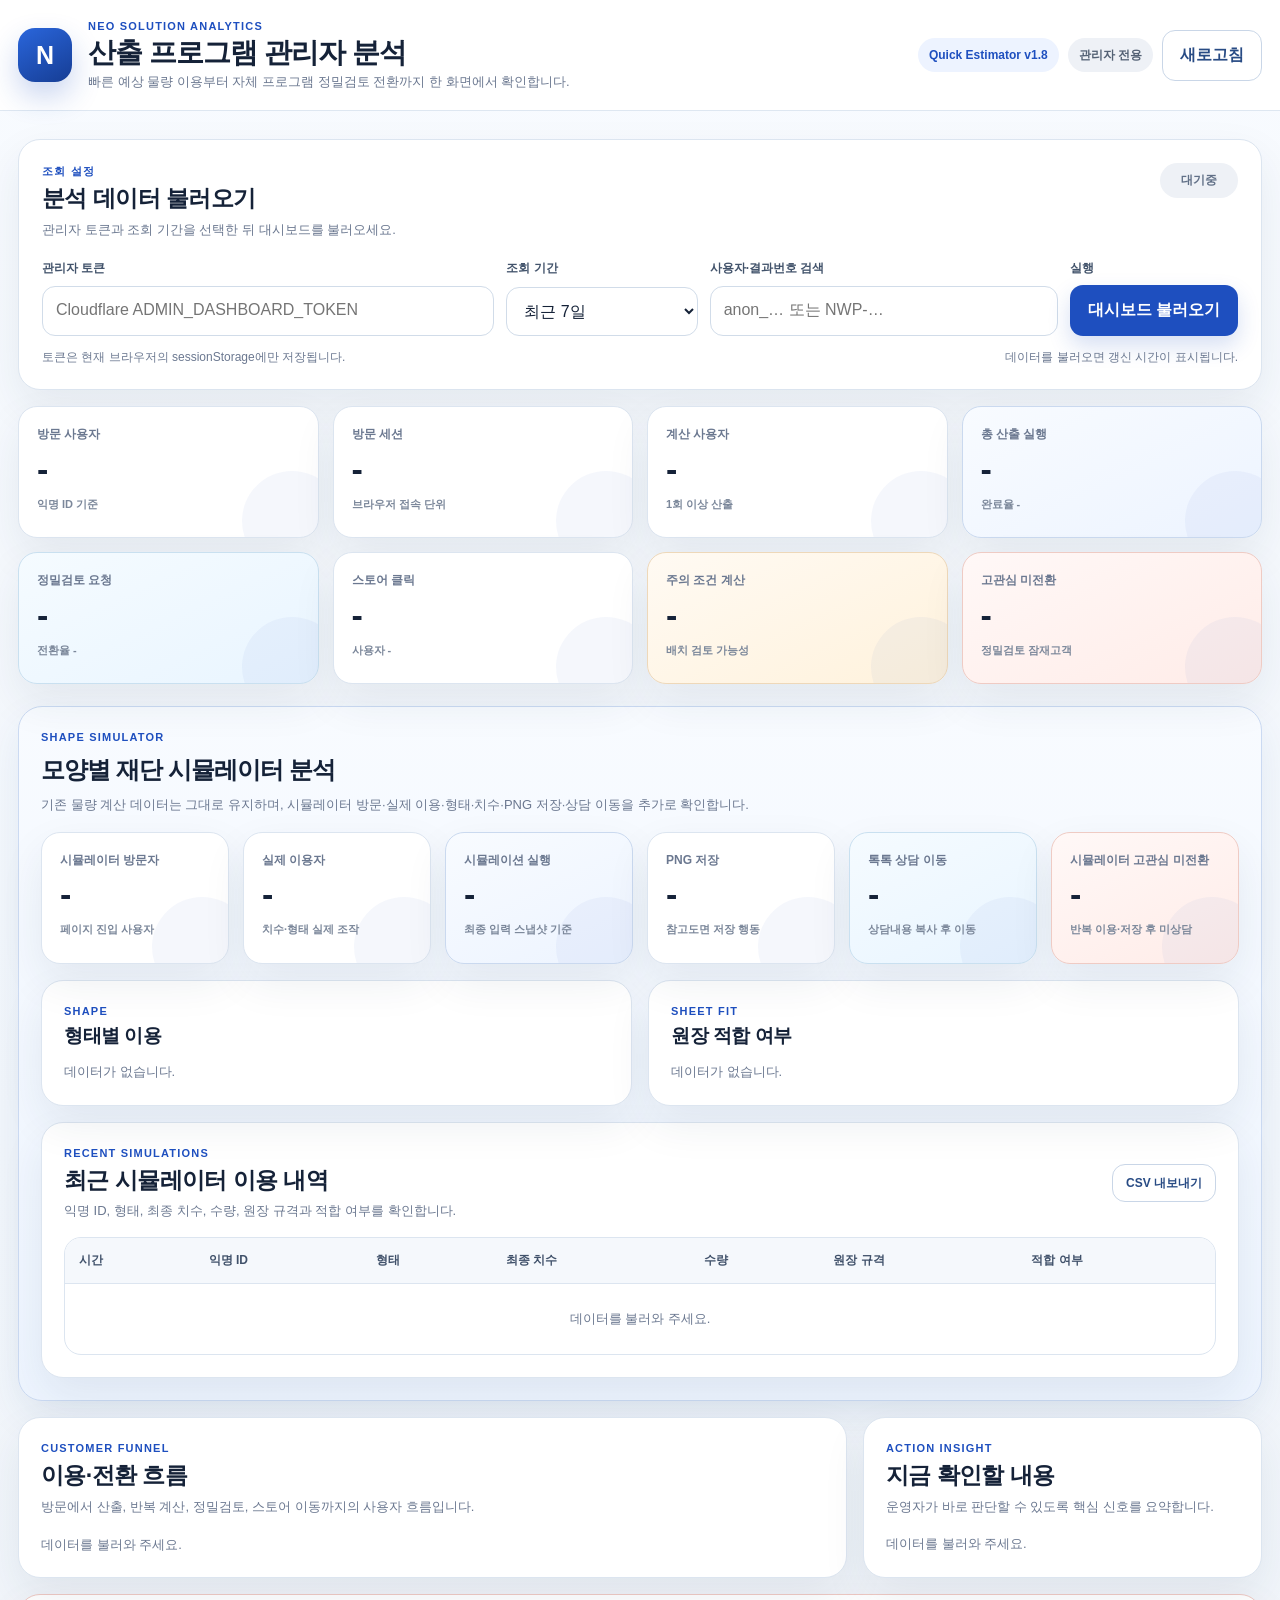
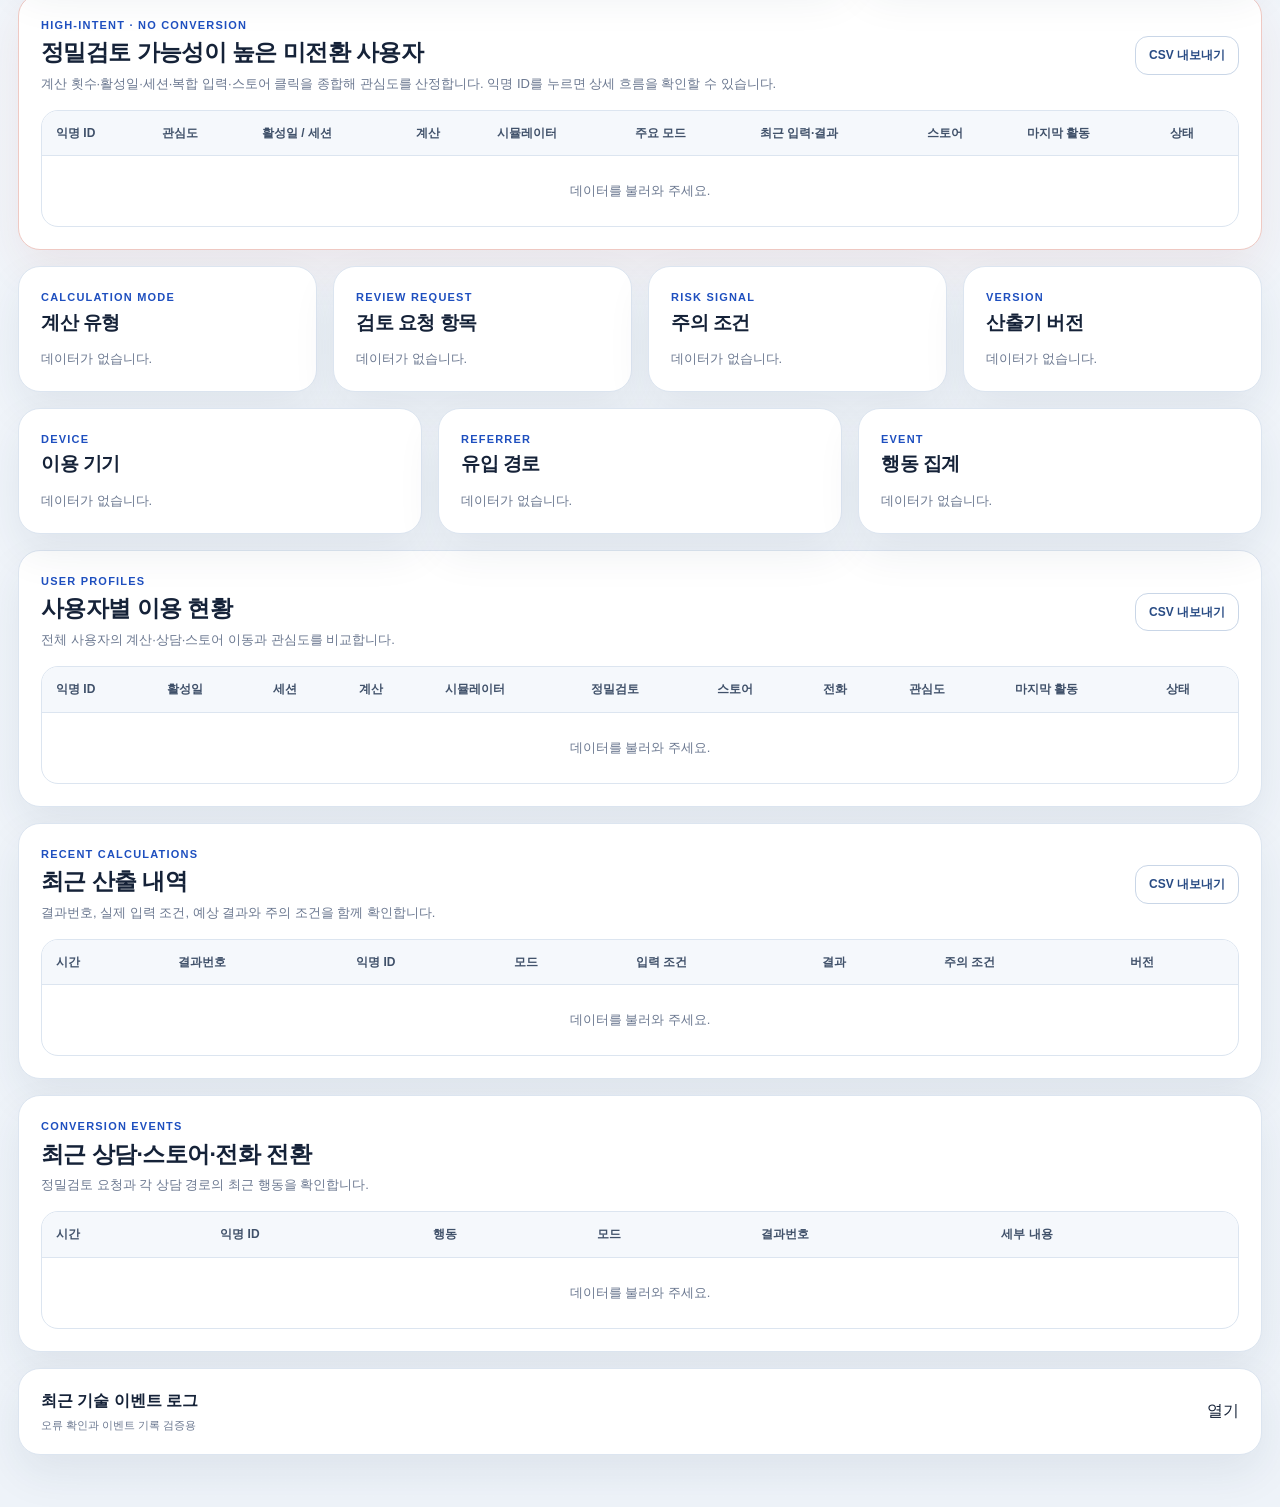
==== commit 684c503b: "260803 23:02" ====
--- a/admin.html
+++ b/admin.html
@@ -47,6 +47,8 @@
           <span>조회 기간</span>
           <select id="daysSelect">
             <option value="1">최근 1일</option>
+            <option value="3">최근 3일</option>
+            <option value="5">최근 5일</option>
             <option value="7" selected>최근 7일</option>
             <option value="30">최근 30일</option>
             <option value="90">최근 90일</option>
@@ -111,6 +113,53 @@
         <div class="kpi-value" id="kpiHighIntent">-</div>
         <div class="kpi-foot">정밀검토 잠재고객</div>
       </article>
+    </section>
+
+    <section class="simulator-dashboard-section" aria-label="모양별 재단 시뮬레이터 분석">
+      <div class="simulator-section-head">
+        <div>
+          <div class="section-kicker">SHAPE SIMULATOR</div>
+          <h2>모양별 재단 시뮬레이터 분석</h2>
+          <p class="panel-desc">기존 물량 계산 데이터는 그대로 유지하며, 시뮬레이터 방문·실제 이용·형태·치수·PNG 저장·상담 이동을 추가로 확인합니다.</p>
+        </div>
+      </div>
+
+      <div class="kpi-grid simulator-kpi-grid">
+        <article class="kpi-card"><div class="kpi-label">시뮬레이터 방문자</div><div class="kpi-value" id="kpiSimulatorVisitors">-</div><div class="kpi-foot">페이지 진입 사용자</div></article>
+        <article class="kpi-card"><div class="kpi-label">실제 이용자</div><div class="kpi-value" id="kpiSimulatorUsers">-</div><div class="kpi-foot">치수·형태 실제 조작</div></article>
+        <article class="kpi-card accent-card"><div class="kpi-label">시뮬레이션 실행</div><div class="kpi-value" id="kpiSimulatorRuns">-</div><div class="kpi-foot">최종 입력 스냅샷 기준</div></article>
+        <article class="kpi-card"><div class="kpi-label">PNG 저장</div><div class="kpi-value" id="kpiSimulatorPng">-</div><div class="kpi-foot">참고도면 저장 행동</div></article>
+        <article class="kpi-card review-card-kpi"><div class="kpi-label">톡톡 상담 이동</div><div class="kpi-value" id="kpiSimulatorTalk">-</div><div class="kpi-foot">상담내용 복사 후 이동</div></article>
+        <article class="kpi-card danger-card"><div class="kpi-label">시뮬레이터 고관심 미전환</div><div class="kpi-value" id="kpiSimulatorHighIntent">-</div><div class="kpi-foot">반복 이용·저장 후 미상담</div></article>
+      </div>
+
+      <div class="analytics-grid simulator-summary-grid">
+        <article class="panel-card">
+          <div class="panel-head compact-head"><div><div class="section-kicker">SHAPE</div><h2>형태별 이용</h2></div></div>
+          <div id="simulatorShapeSummary" class="metric-list empty-state">데이터가 없습니다.</div>
+        </article>
+        <article class="panel-card">
+          <div class="panel-head compact-head"><div><div class="section-kicker">SHEET FIT</div><h2>원장 적합 여부</h2></div></div>
+          <div id="simulatorFitSummary" class="metric-list empty-state">데이터가 없습니다.</div>
+        </article>
+      </div>
+
+      <section class="table-card simulator-table-card">
+        <div class="panel-head table-title-row">
+          <div>
+            <div class="section-kicker">RECENT SIMULATIONS</div>
+            <h2>최근 시뮬레이터 이용 내역</h2>
+            <p class="panel-desc">익명 ID, 형태, 최종 치수, 수량, 원장 규격과 적합 여부를 확인합니다.</p>
+          </div>
+          <button class="btn btn-line btn-small" id="exportSimulatorBtn" type="button">CSV 내보내기</button>
+        </div>
+        <div class="table-wrap">
+          <table>
+            <thead><tr><th>시간</th><th>익명 ID</th><th>형태</th><th>최종 치수</th><th>수량</th><th>원장 규격</th><th>적합 여부</th></tr></thead>
+            <tbody id="recentSimulationsBody"><tr><td colspan="7" class="empty-row">데이터를 불러와 주세요.</td></tr></tbody>
+          </table>
+        </div>
+      </section>
     </section>
 
     <section class="analytics-grid analytics-grid-main">
@@ -154,6 +203,7 @@
               <th>관심도</th>
               <th>활성일 / 세션</th>
               <th>계산</th>
+              <th>시뮬레이터</th>
               <th>주요 모드</th>
               <th>최근 입력·결과</th>
               <th>스토어</th>
@@ -162,7 +212,7 @@
             </tr>
           </thead>
           <tbody id="highIntentBody">
-            <tr><td colspan="9" class="empty-row">데이터를 불러와 주세요.</td></tr>
+            <tr><td colspan="10" class="empty-row">데이터를 불러와 주세요.</td></tr>
           </tbody>
         </table>
       </div>
@@ -233,6 +283,7 @@
               <th>활성일</th>
               <th>세션</th>
               <th>계산</th>
+              <th>시뮬레이터</th>
               <th>정밀검토</th>
               <th>스토어</th>
               <th>전화</th>
@@ -242,7 +293,7 @@
             </tr>
           </thead>
           <tbody id="userProfilesBody">
-            <tr><td colspan="10" class="empty-row">데이터를 불러와 주세요.</td></tr>
+            <tr><td colspan="11" class="empty-row">데이터를 불러와 주세요.</td></tr>
           </tbody>
         </table>
       </div>
--- a/admin.css
+++ b/admin.css
@@ -171,3 +171,14 @@
   .detail-profile{grid-template-columns:1fr}
   .modal-backdrop{padding:12px}
 }
+
+
+/* Shape simulator monitoring v1.0 */
+.simulator-dashboard-section{margin-top:22px;padding:22px;border:1px solid #cbdaf2;border-radius:24px;background:linear-gradient(180deg,#f8fbff 0%,#eef5ff 100%);box-shadow:0 16px 40px rgba(31,74,145,.08)}
+.simulator-section-head{display:flex;justify-content:space-between;align-items:flex-start;gap:16px;margin-bottom:16px}
+.simulator-section-head h2{margin:5px 0 4px;font-size:24px;letter-spacing:-.04em}
+.simulator-kpi-grid{margin-top:0;grid-template-columns:repeat(6,minmax(0,1fr))}
+.simulator-summary-grid{margin-top:16px;grid-template-columns:repeat(2,minmax(0,1fr))}
+.simulator-table-card{margin-top:16px;background:#fff}
+@media (max-width:1180px){.simulator-kpi-grid{grid-template-columns:repeat(3,minmax(0,1fr))}}
+@media (max-width:720px){.simulator-dashboard-section{padding:16px}.simulator-kpi-grid{grid-template-columns:repeat(2,minmax(0,1fr))}.simulator-summary-grid{grid-template-columns:1fr}}
